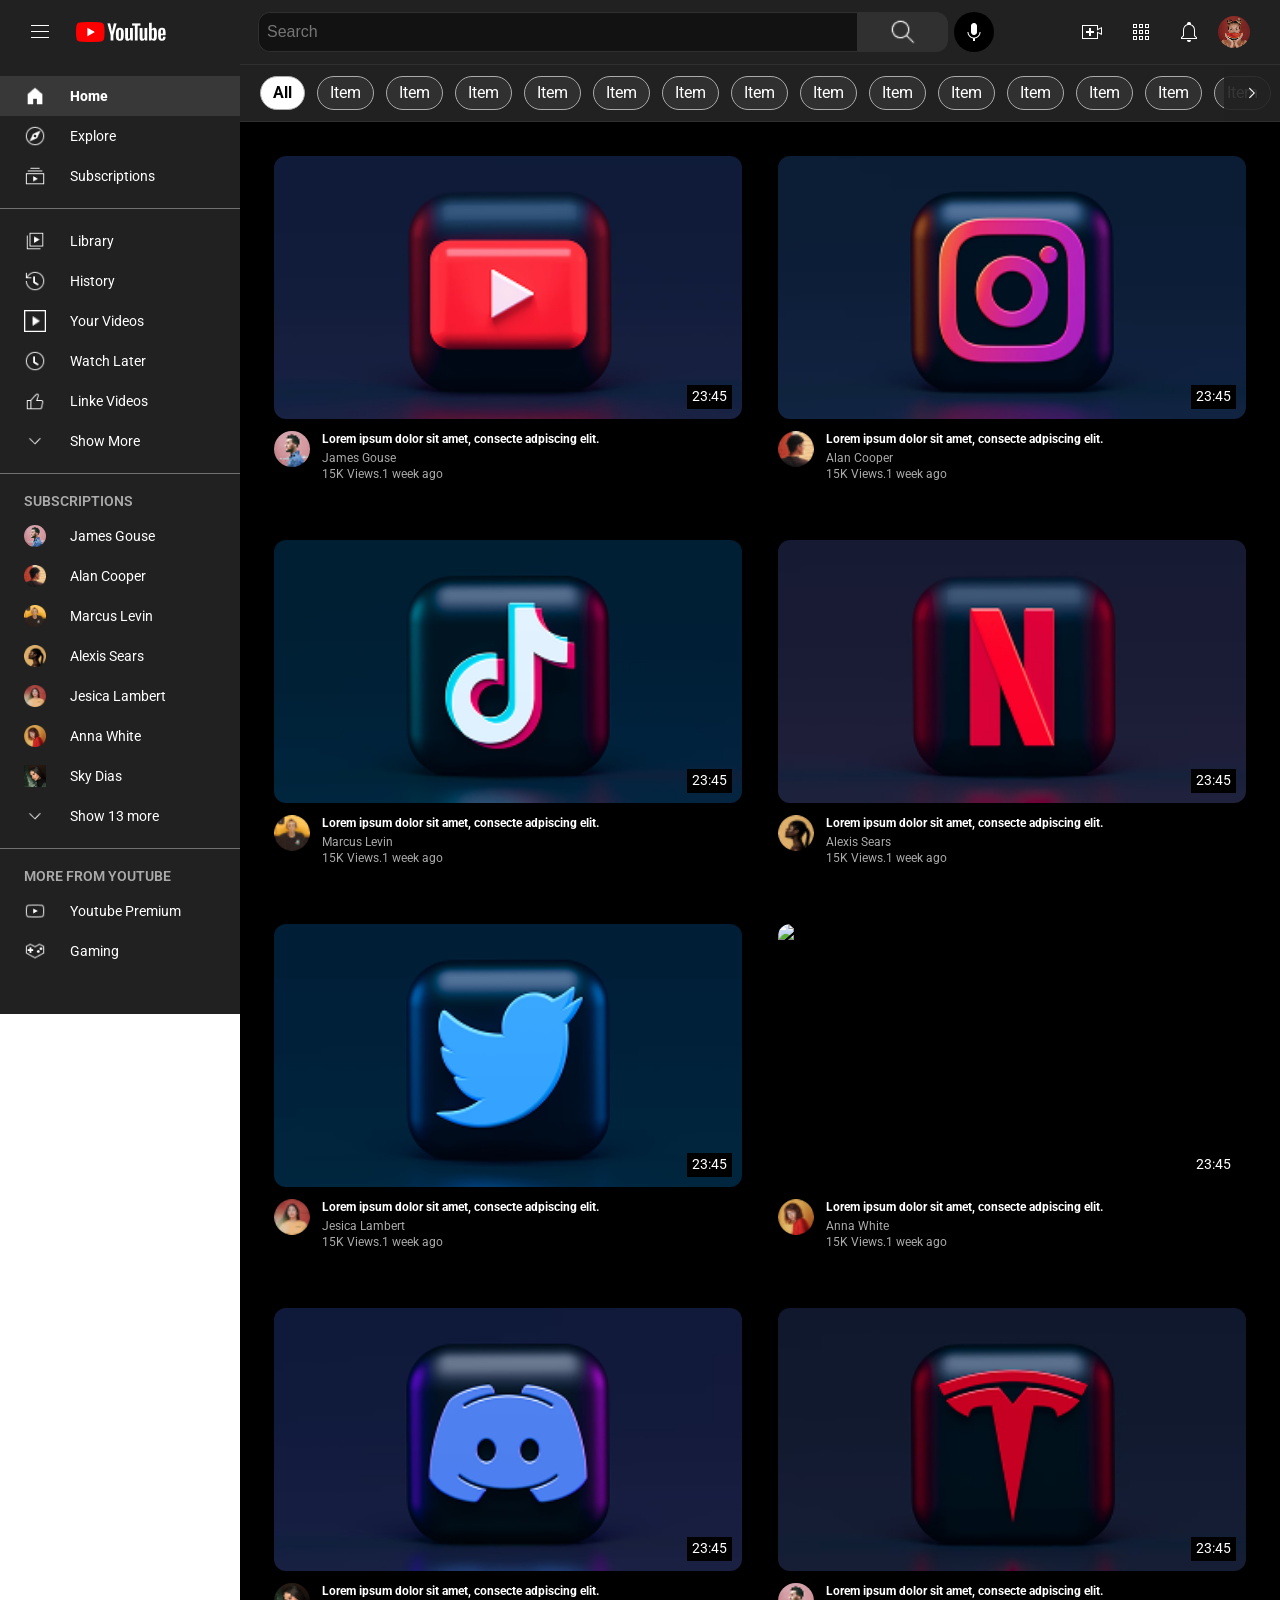
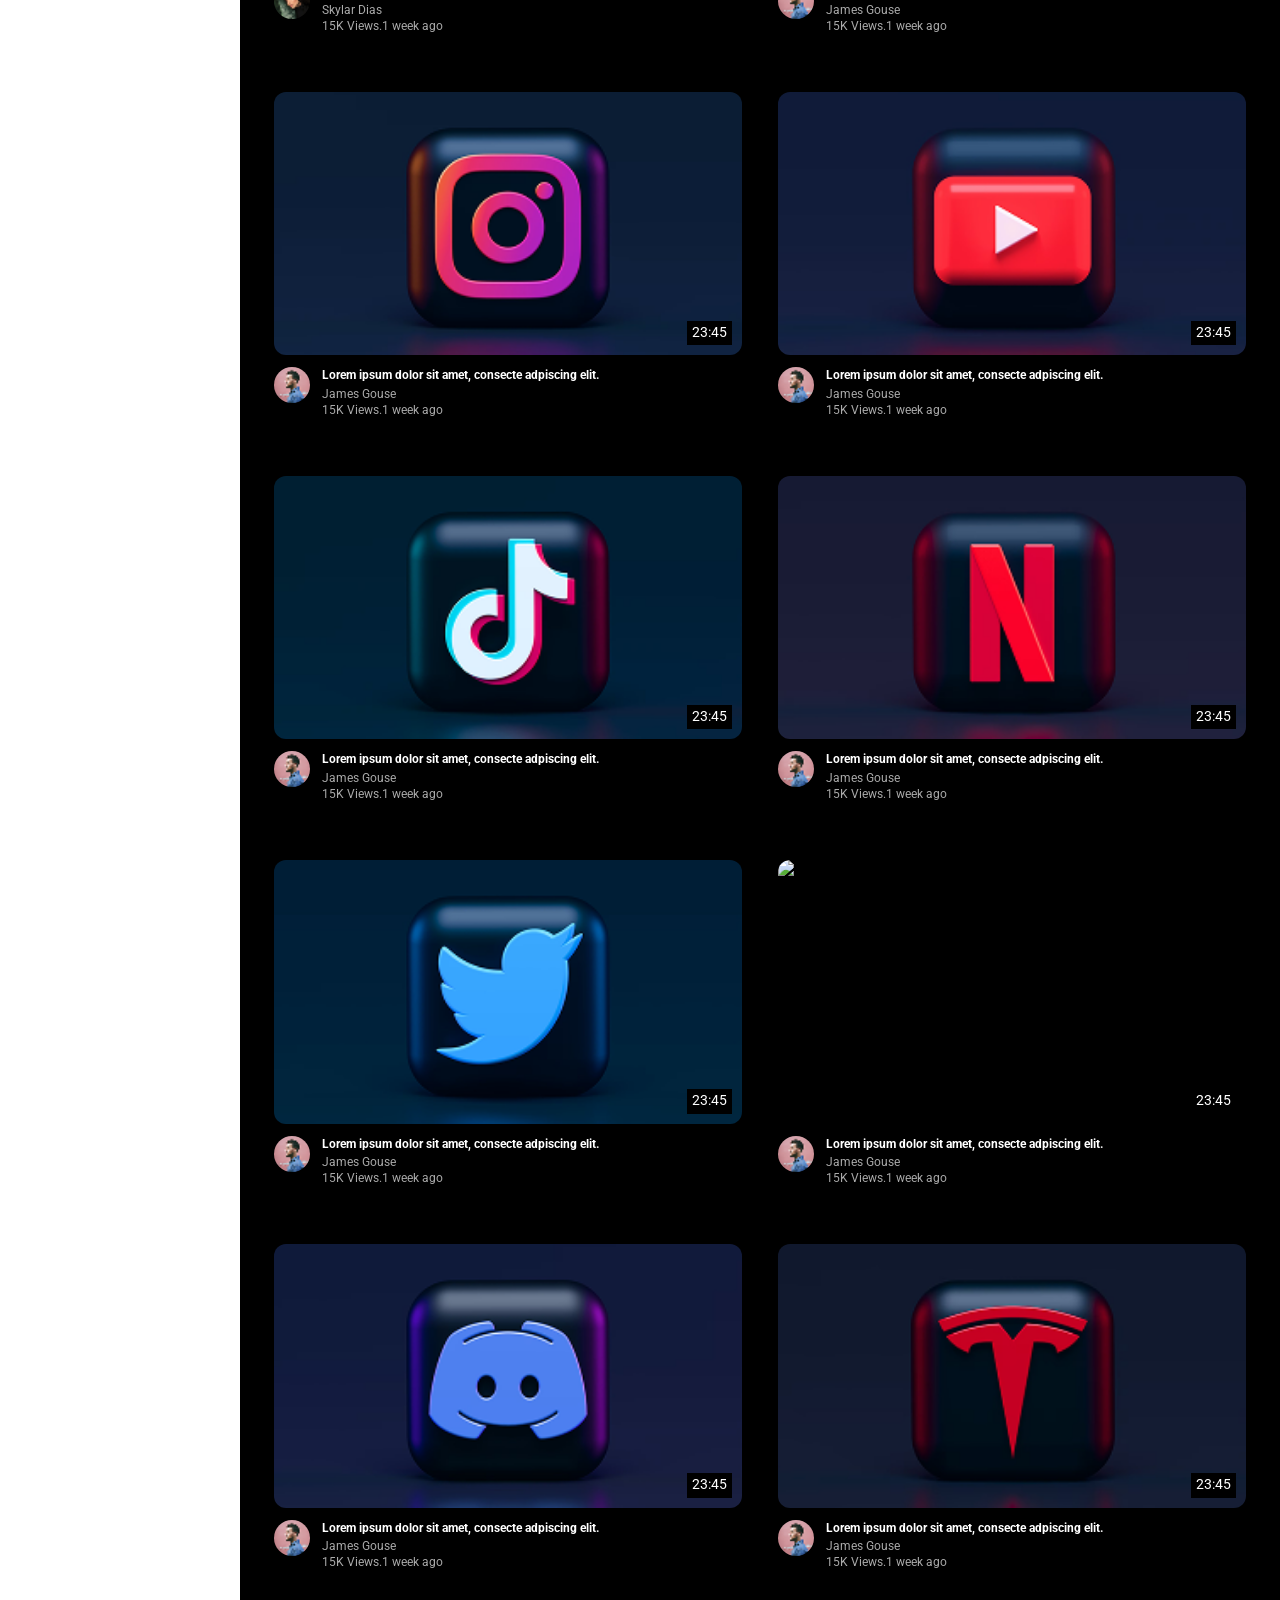
==== index.html @ aa3a5936 "drop다운 디자인 수정" ====
<!doctype html>
<html lang="ko">
  <head>
    <meta charset="UTF-8" />
    <link rel="icon" type="image/x-icon" href="./favicon.ico" />
    <meta name="viewport" content="width=device-width, initial-scale=1.0" />
    <meta name="description" content="이스트소프트 오르미 프론트엔드 15기 First Class 1차 프로젝트 Youtube 클론 코딩입니다." />
    <meta name="author" content="정다혜, 김내현, 김지훈" />
    <meta name="keywords" content="유튜브 클론, HTML, CSS, Video, 오르미, 이스트소프트" />
    <!-- material icon -->
    <link href="https://fonts.googleapis.com/css2?family=Material+Symbols+Outlined" rel="stylesheet" />
    <!-- reset css -->
    <link rel="stylesheet" href="./css/reset.css" />
    <link rel="stylesheet" href="./css/common.css" />
    <link rel="stylesheet" href="./css/header.css" />
    <link rel="stylesheet" href="./css/main.css" />
    <title>First Class Youtube</title>
  </head>
  <body>
    <div class="container">
      <!-- 해더 영역 -->
      <header class="header">
        <!-- 모바일 검색창 체크 박스 -->
        <input type="checkbox" id="MobileSearch" class="mobile-checkbox" />
        <!-- 햄배거 버튼 체크박스 -->
        <input type="checkbox" id="CheckBox" class="header-hamburger" />
        <div class="hamburger-container">
          <label for="CheckBox" class="hamburger-label">
            <img src="./images/main/icon-hamburger.png" alt="햄버거" />
          </label>
          <img src="./images/main/Logo.png" alt="로고" class="logo-img" />
        </div>
        <!-- 헤더 검색 컨테이너 -->
        <div class="search-container">
          <!-- 모바일 뒤로가기 버튼 -->
          <label for="MobileSearch" class="back-btn">←</label>
          <!--  검색 컨테이너 -->
          <div class="header-search-container">
            <div class="header-search">
              <input type="text" placeholder="Search" />
              <!-- 검색 히스토리 -->
              <div class="search-history">
                <ul>
                  <li>
                    <a href="#"><span class="material-symbols-outlined"> history </span> 오르미 <span class="material-symbols-outlined history-close"> close </span></a>
                  </li>
                  <li>
                    <a href="#"><span class="material-symbols-outlined"> history </span> 프론트엔드 <span class="material-symbols-outlined history-close"> close </span></a>
                  </li>
                  <li>
                    <a href="#"><span class="material-symbols-outlined"> history </span> First Class <span class="material-symbols-outlined history-close"> close </span></a>
                  </li>
                  <li>
                    <a href="#"><span class="material-symbols-outlined"> history </span> 프로젝트 <span class="material-symbols-outlined history-close"> close </span></a>
                  </li>
                </ul>
              </div>
            </div>
            <button class="search-btn">
              <img src="./images/main/btn-search.png" alt="검색버튼" />
            </button>
          </div>
          <!-- 마이크 버튼 -->
          <div class="header-mic-container">
            <img src="./images/main/btn-mic.png" alt="마이크버튼" />
          </div>
        </div>
        <!-- 헤더 네비 영역 -->
        <nav class="header-nav">
          <div class="header-nav-container">
            <!-- 모바일용 검색버튼 -> 클릭시 검색창 출력 -->
            <label for="MobileSearch" class="mobile-search-label">
              <img src="./images/main/btn-search.png" alt="검색버튼" />
            </label>
            <!-- 헤더-오른쪽-네비 -->
            <img src="./images/main/btn-video.png" alt="비디오버튼" class="header-profile header-play" />
            <img src="./images/main/btn-apps.png" alt="앱버튼" class="header-profile" />
            <div class="notification-container">
              <input type="checkbox" id="NotificationBtn" class="notification-btn" />
              <label for="NotificationBtn" class="notification-label">
                <img src="./images/main/btn-notifications.png" alt="알림버튼" class="header-notification"/>
              </label>
              <div class="notification-dropdown">
                <div class="notification-dropdown-area">
                  <a href="#">
                    <p>알림</p>
                    <img src="./images/main/btn-settings.png" alt="알림 버튼" class = "header-notification-setting">
                  </a>
                </div>
                <div class = "notification-area">
                  <h2>여기에 알림이 표시 됩니다.</h2>
                </div>
              </div>
            </div>
            <div class="profile-container">
              <input type="checkbox" id="ProfileBtn" class="profile-btn" />
              <label for="ProfileBtn" class="profile-label">
                <img src="./images/main/icon-User-Avatar-1.png" alt="프로필" class="header-profile" />
              </label>
              <div class="profile-dropdown">
                <div class="profile-dropdown-area header-profile-name">
                  <a href="#">
                    <img src="./images/main/icon-User-Avatar-1.png" alt="프로필" class="header-profile header-profile-img" />
                    <p>Scarlett Johansson</p>
                  </a>

                </div>
                <div class="profile-dropdown-area">
                  <a href="#">Google 계정</a>
                  <a href="#">계정 전환</a>
                  <a href="#">로그아웃</a>
                </div>
                <div class="profile-dropdown-area">
                  <a href="#">YouTube 스튜디오</a>
                  <a href="#">프리미엄 혜택</a>
                  <a href="#">구매 항목 및 멤버십</a>
                </div>
                <div class="profile-dropdown-area">
                  <a href="#">YouTube의 내 데이터</a>
                  <a href="#">디자인: 기기 테마</a>
                  <a href="#">표시언어: 한국어</a>
                  <a href="#">제한모드: 사용 안함</a>
                  <a href="#">위치: 한국</a>
                  <a href="#">키보드 단축키</a>
                </div>
                <div class="profile-dropdown-area profile-dropdown-last">
                  <a href="#">설정</a>
                  <a href="#">고객센터</a>
                  <a href="#">의견 보내기</a>
                </div>
              </div>
            </div>
          </div>
        </nav>
      </header>

      <!-- 메인영역 -->
      <main class="main">
        <!-- main-navigation -->
        <div class="main-nav-wrapper">
          <div class="main-nav-container">
            <nav class="main-nav">
              <ul class="main-nav-ul">
                <li class="item active">all</li>
                <li class="item">item</li>
                <li class="item">item</li>
                <li class="item">item</li>
                <li class="item">item</li>
                <li class="item">item</li>
                <li class="item">item</li>
                <li class="item">item</li>
                <li class="item">item</li>
                <li class="item">item</li>
                <li class="item">item</li>
                <li class="item">item</li>
                <li class="item">item</li>
                <li class="item">item</li>
                <li class="item">item</li>
                <li class="item">item</li>
                <li class="item">item</li>
                <li class="item">item</li>
                <li class="item">item</li>
                <li class="item">item</li>
                <li class="item">item</li>
                <li class="item">item</li>
                <li class="item">item</li>
                <li class="item">item</li>
                <li class="item">item</li>
                <li class="item">item</li>
                <li class="item">item</li>
                <li class="item">item</li>
                <li class="item">item</li>
                <li class="item">item</li>
              </ul>
            </nav>
            <span class="next-btn">
              <img src="./images/main/btn-next.png" alt="다음버튼" />
            </span>
          </div>
        </div>
        <!-- 메인 내 콘텐츠(비디오카드) -->
        <section class="video-list">
          <article class="video-card">
            <div class="video-relative">
              <img src="./images/main/img-youtube.png" alt="유튜브" class="video-card-img" />
              <span class="play-time">23:45</span>
            </div>
            <div class="video-card-container">
              <img src="./images/main/icon-User-Avatar-2.png" alt="아바타2" class="avatar" />
              <div class="video-card-content">
                <h2>lorem ipsum dolor sit amet, consecte adpiscing elit.</h2>
                <p class="user-name">james gouse</p>
                <p>15K Views.1 week ago</p>
              </div>
            </div>
          </article>

          <article class="video-card">
            <div class="video-relative">
              <img src="./images/main/img-instagram.png" alt="인스타" class="video-card-img" />
              <span class="play-time">23:45</span>
            </div>
            <div class="video-card-container">
              <img src="./images/main/icon-User-Avatar-3.png" alt="아바타3" class="avatar" />
              <div class="video-card-content">
                <h2>lorem ipsum dolor sit amet, consecte adpiscing elit.</h2>
                <p class="user-name">alan cooper</p>
                <p>15K Views.1 week ago</p>
              </div>
            </div>
          </article>

          <article class="video-card">
            <div class="video-relative">
              <img src="./images/main/img-tiktok.png" alt="틱톡" class="video-card-img" />
              <span class="play-time">23:45</span>
            </div>
            <div class="video-card-container">
              <img src="./images/main/icon-User-Avatar-4.png" alt="아바타4" class="avatar" />
              <div class="video-card-content">
                <h2>lorem ipsum dolor sit amet, consecte adpiscing elit.</h2>
                <p class="user-name">marcus levin</p>
                <p>15K Views.1 week ago</p>
              </div>
            </div>
          </article>

          <article class="video-card">
            <div class="video-relative">
              <img src="./images/main/img-netflix.png" alt="넷플릭스" class="video-card-img" />
              <span class="play-time">23:45</span>
            </div>
            <div class="video-card-container">
              <img src="./images/main/icon-User-Avatar-5.png" alt="아바타5" class="avatar" />
              <div class="video-card-content">
                <h2>lorem ipsum dolor sit amet, consecte adpiscing elit.</h2>
                <p class="user-name">alexis sears</p>
                <p>15K Views.1 week ago</p>
              </div>
            </div>
          </article>

          <article class="video-card">
            <div class="video-relative">
              <img src="./images/main/img-twitter.png" alt="트위터" class="video-card-img" />
              <span class="play-time">23:45</span>
            </div>
            <div class="video-card-container">
              <img src="./images/main/icon-User-Avatar-6.png" alt="아바타6" class="avatar" />
              <div class="video-card-content">
                <h2>lorem ipsum dolor sit amet, consecte adpiscing elit.</h2>
                <p class="user-name">jesica lambert</p>
                <p>15K Views.1 week ago</p>
              </div>
            </div>
          </article>

          <article class="video-card">
            <div class="video-relative">
              <img src="./images/main/img-spotify.png" alt="스푸티파이" class="video-card-img" />
              <span class="play-time">23:45</span>
            </div>
            <div class="video-card-container">
              <img src="./images/main/icon-User-Avatar-7.png" alt="아바타7" class="avatar" />
              <div class="video-card-content">
                <h2>lorem ipsum dolor sit amet, consecte adpiscing elit.</h2>
                <p class="user-name">anna white</p>
                <p>15K Views.1 week ago</p>
              </div>
            </div>
          </article>

          <article class="video-card">
            <div class="video-relative">
              <img src="./images/main/img-discord.png" alt="디스코드" class="video-card-img" />
              <span class="play-time">23:45</span>
            </div>
            <div class="video-card-container">
              <img src="./images/main/icon-User-Avatar-8.png" alt="아바타8" class="avatar" />
              <div class="video-card-content">
                <h2>lorem ipsum dolor sit amet, consecte adpiscing elit.</h2>
                <p class="user-name">skylar dias</p>
                <p>15K Views.1 week ago</p>
              </div>
            </div>
          </article>

          <article class="video-card">
            <div class="video-relative">
              <img src="./images/main/img-tesla.png" alt="테슬라" class="video-card-img" />
              <span class="play-time">23:45</span>
            </div>
            <div class="video-card-container">
              <img src="./images/main/icon-User-Avatar-2.png" alt="아바타2" class="avatar" />
              <div class="video-card-content">
                <h2>lorem ipsum dolor sit amet, consecte adpiscing elit.</h2>
                <p class="user-name">james gouse</p>
                <p>15K Views.1 week ago</p>
              </div>
            </div>
          </article>

          <article class="video-card">
            <div class="video-relative">
              <img src="./images/main/img-instagram.png" alt="인스타" class="video-card-img" />
              <span class="play-time">23:45</span>
            </div>
            <div class="video-card-container">
              <img src="./images/main/icon-User-Avatar-2.png" alt="아바타2" class="avatar" />
              <div class="video-card-content">
                <h2>lorem ipsum dolor sit amet, consecte adpiscing elit.</h2>
                <p class="user-name">james gouse</p>
                <p>15K Views.1 week ago</p>
              </div>
            </div>
          </article>

          <article class="video-card">
            <div class="video-relative">
              <img src="./images/main/img-youtube.png" alt="유튜브" class="video-card-img" />
              <span class="play-time">23:45</span>
            </div>
            <div class="video-card-container">
              <img src="./images/main/icon-User-Avatar-2.png" alt="아바타2" class="avatar" />
              <div class="video-card-content">
                <h2>lorem ipsum dolor sit amet, consecte adpiscing elit.</h2>
                <p class="user-name">james gouse</p>
                <p>15K Views.1 week ago</p>
              </div>
            </div>
          </article>

          <article class="video-card">
            <div class="video-relative">
              <img src="./images/main/img-tiktok.png" alt="틱톡" class="video-card-img" />
              <span class="play-time">23:45</span>
            </div>
            <div class="video-card-container">
              <img src="./images/main/icon-User-Avatar-2.png" alt="아바타2" class="avatar" />
              <div class="video-card-content">
                <h2>lorem ipsum dolor sit amet, consecte adpiscing elit.</h2>
                <p class="user-name">james gouse</p>
                <p>15K Views.1 week ago</p>
              </div>
            </div>
          </article>

          <article class="video-card">
            <div class="video-relative">
              <img src="./images/main/img-netflix.png" alt="넷플릭스" class="video-card-img" />
              <span class="play-time">23:45</span>
            </div>
            <div class="video-card-container">
              <img src="./images/main/icon-User-Avatar-2.png" alt="아바타2" class="avatar" />
              <div class="video-card-content">
                <h2>lorem ipsum dolor sit amet, consecte adpiscing elit.</h2>
                <p class="user-name">james gouse</p>
                <p>15K Views.1 week ago</p>
              </div>
            </div>
          </article>

          <article class="video-card">
            <div class="video-relative">
              <img src="./images/main/img-twitter.png" alt="트위터" class="video-card-img" />
              <span class="play-time">23:45</span>
            </div>
            <div class="video-card-container">
              <img src="./images/main/icon-User-Avatar-2.png" alt="아바타2" class="avatar" />
              <div class="video-card-content">
                <h2>lorem ipsum dolor sit amet, consecte adpiscing elit.</h2>
                <p class="user-name">james gouse</p>
                <p>15K Views.1 week ago</p>
              </div>
            </div>
          </article>

          <article class="video-card">
            <div class="video-relative">
              <img src="./images/main/img-spotify.png" alt="스푸티파이" class="video-card-img" />
              <span class="play-time">23:45</span>
            </div>
            <div class="video-card-container">
              <img src="./images/main/icon-User-Avatar-2.png" alt="아바타2" class="avatar" />
              <div class="video-card-content">
                <h2>lorem ipsum dolor sit amet, consecte adpiscing elit.</h2>
                <p class="user-name">james gouse</p>
                <p>15K Views.1 week ago</p>
              </div>
            </div>
          </article>

          <article class="video-card">
            <div class="video-relative">
              <img src="./images/main/img-discord.png" alt="디스코드" class="video-card-img" />
              <span class="play-time">23:45</span>
            </div>
            <div class="video-card-container">
              <img src="./images/main/icon-User-Avatar-2.png" alt="아바타2" class="avatar" />
              <div class="video-card-content">
                <h2>lorem ipsum dolor sit amet, consecte adpiscing elit.</h2>
                <p class="user-name">james gouse</p>
                <p>15K Views.1 week ago</p>
              </div>
            </div>
          </article>

          <article class="video-card">
            <div class="video-relative">
              <img src="./images/main/img-tesla.png" alt="테슬라" class="video-card-img" />
              <span class="play-time">23:45</span>
            </div>
            <div class="video-card-container">
              <img src="./images/main/icon-User-Avatar-2.png" alt="아바타2" class="avatar" />
              <div class="video-card-content">
                <h2>lorem ipsum dolor sit amet, consecte adpiscing elit.</h2>
                <p class="user-name">james gouse</p>
                <p>15K Views.1 week ago</p>
              </div>
            </div>
          </article>
        </section>
      </main>

      <!-- 왼쪽 사이드바 영역 -->
      <aside class="aside">
        <div class="aside-logo">
          <label for="CheckBox" class="hamburger-label">
            <img src="./images/main/icon-hamburger.png" alt="햄버거" />
          </label>
          <img src="./images/main/Logo.png" class="logo-img" alt="로고" />
        </div>
        <nav class="aside-nav">
          <section class="aside-nav-container">
            <ul>
              <li class="aside-nav-item active">
                <img src="./images/main/btn-home.png" alt="홈" />
                <p>home</p>
              </li>
              <li class="aside-nav-item">
                <img src="./images/main/btn-explore.png" alt="익스플로어" />
                <p>explore</p>
              </li>
              <li class="aside-nav-item">
                <img src="./images/main/btn-subscriptions.png" alt="서브스크립션" />
                <p>subscriptions</p>
              </li>
            </ul>
          </section>

          <section class="aside-nav-container">
            <ul>
              <li class="aside-nav-item">
                <img src="./images/main/btn-Library.png" alt="라이브러리" />
                <p>library</p>
              </li>
              <li class="aside-nav-item">
                <img src="./images/main/btn-history.png" alt="히스토리" />
                <p>history</p>
              </li>
              <li class="aside-nav-item">
                <img src="./images/main/btn-yourvideos.png" alt="나의 비디오" />
                <p>your videos</p>
              </li>
              <li class="aside-nav-item">
                <img src="./images/main/btn-watchLater.png" alt="와치레이터" />
                <p>watch later</p>
              </li>
              <li class="aside-nav-item">
                <img src="./images/main/btn-likedvideos.png" alt="링크 비디오" />
                <p>linke videos</p>
              </li>
              <li class="aside-nav-item">
                <img src="./images/main/btn-arrowBotton.png" alt="더보기버튼" />
                <p>show more</p>
              </li>
            </ul>
          </section>

          <section class="aside-nav-container">
            <h2>subscriptions</h2>
            <ul>
              <li class="aside-nav-item">
                <img src="./images/main/icon-User-Avatar-2.png" alt="아바타2" class="user-avatar" />
                <p>james gouse</p>
              </li>
              <li class="aside-nav-item">
                <img src="./images/main/icon-User-Avatar-3.png" alt="아바타3" />
                <p>alan cooper</p>
              </li>
              <li class="aside-nav-item">
                <img src="./images/main/icon-User-Avatar-4.png" alt="아바타4" />
                <p>marcus levin</p>
              </li>
              <li class="aside-nav-item">
                <img src="./images/main/icon-User-Avatar-5.png" alt="아바타5" />
                <p>alexis sears</p>
              </li>
              <li class="aside-nav-item">
                <img src="./images/main/icon-User-Avatar-6.png" alt="아바타6" />
                <p>jesica lambert</p>
              </li>
              <li class="aside-nav-item">
                <img src="./images/main/icon-User-Avatar-7.png" alt="아바타7" />
                <p>anna white</p>
              </li>
              <li class="aside-nav-item">
                <img src="./images/main/icon-User-Avatar-8.png" alt="아바타8" />
                <p>sky dias</p>
              </li>
              <li class="aside-nav-item">
                <img src="./images/main/btn-arrowBotton.png" alt="더보기" />
                <p class="item-show">show 13 more</p>
              </li>
            </ul>
          </section>

          <section class="aside-nav-container">
            <h2>more from youtube</h2>
            <ul>
              <li class="aside-nav-item">
                <img src="./images/main/btn-youtubeprimium.png" alt="프리미엄" />
                <p>youtube premium</p>
              </li>
              <li class="aside-nav-item">
                <img src="./images/main/btn-gaming.png" alt="게이밍" />
                <p>gaming</p>
              </li>
              <li class="aside-nav-item">
                <img src="./images/main/btn-live.png" alt="라이브" />
                <p>live</p>
              </li>
              <li class="aside-nav-item">
                <img src="./images/main/btn-sports.png" alt="스포츠" />
                <p>sports</p>
              </li>
            </ul>
          </section>

          <section class="aside-nav-container">
            <ul>
              <li class="aside-nav-item">
                <img src="./images/main/btn-settings.png" alt="세팅" />
                <p>settings</p>
              </li>
              <li class="aside-nav-item">
                <img src="./images/main/btn-report.png" alt="리포트" />
                <p>report history</p>
              </li>
              <li class="aside-nav-item">
                <img src="./images/main/btn-help.png" alt="헬프" />
                <p>help</p>
              </li>
              <li class="aside-nav-item">
                <img src="./images/main/btn-send-feedback.png" alt="피드백" />
                <p>send feedback</p>
              </li>
            </ul>
          </section>
        </nav>
      </aside>
    </div>
  </body>
</html>
---- css/common.css ----
/* 공통 :: 폰트 적용 */
body {
  font-family: "Roboto", sans-serif;
}

/* 공통 :: 색상 지정 */
:root {
  --bg: #212121;
  --bg-2: #000000;
  --bg-3: #181818;
  --bg-4: #303030;
  --text: #ffffff;
  --text-2: #aaaaaa;
  --accent: #cc0000;
  --hover: #717171;
}

/* 공통 :: 모달 */
.modal-layout {
  position: fixed;
  width: 100%;
  height: 100%;
  left: 0;
  top: 0;
  z-index: 1000;

  display: none;
}

.modal-layout:target {
  display: block;
}

.modal-bg {
  position: absolute;
  left: 0;
  top: 0;
  width: 100%;
  height: 100%;
  background-color: rgba(0, 0, 0, 0.5);
}

.modal-layout-inner {
  position: relative;
  display: flex;
  width: 100%;
  height: 100%;
  padding: 0 20px;
  align-items: center;
  justify-content: center;
  z-index: 10;
}

.modal-content {
  position: relative;
  max-width: 300px;
  background-color: #fff;
  padding: 16px;
  border-radius: 15px;
  height: 100%;
  max-height: 152px;
}

.subscribe-content p {
  font-size: 0.875rem;
  color: #828282;
  word-break: keep-all;
  padding: 16px 0;
}

.subscribe-content p span {
  color: #000;
}

.subscribe-btn {
  display: flex;
  justify-content: end;
  gap: 10px;
  margin-top: 31px;
}

.subscribe-btn a {
  display: block;
  font-size: 0.9375rem;
  color: #000;
  font-weight: 600;
  padding: 11px 18px;
}

.subscribe-btn a.unsubscribe {
  color: #fe2a3e;
}
---- css/header.css ----
/*=======================
1.컨테이너
=======================*/
.container {
  display: grid;
  grid-template-columns: 240px minmax(0, 1fr);
  grid-template-rows: 64px minmax(0, 1fr);
  grid-template-areas:
    "header header"
    "aside main";
}

/*=======================
2-1.헤더
=======================*/
.header {
  position: fixed;
  top: 0;
  left: 0;
  display: flex;
  background: var(--bg);
  justify-content: space-between;
  align-items: center;
  grid-area: header;
  width: 100%;
  height: 64px;
  z-index: 30;
}

/*=======================
2-2.헤더 햄버거
=======================*/
.hamburger-container {
  display: flex;
  align-items: center;
  justify-content: center;
}

.hamburger-label {
  display: flex;
  align-items: center;
  justify-items: center;
  font-weight: 700;
  color: var(--text);
  margin-left: 20px;
  cursor: pointer;
  font-size: 1.4rem;
}

.hamburger-label:hover {
  background-color: var(--hover);
  border-radius: 50%;
}

.header-hamburger {
  display: none;
}

/* 메인/채널 데스크탑 접기 */
.container:not(.page-video):has(#CheckBox:checked) {
  grid-template-columns: 70px 1fr;
}

.container:not(.page-video):has(#CheckBox:checked) .aside {
  width: 70px;
}

.container:not(.page-video):has(#CheckBox:checked) .aside h2,
.container:not(.page-video):has(#CheckBox:checked) .aside p {
  display: none;
}

/*=======================
2-3. 헤더 로고
=======================*/
.logo-img {
  cursor: pointer;
}

/*=======================
2-4.헤더 검색창
=======================*/
.search-container {
  display: flex;
  width: 100%;
  max-width: 800px;
  padding: 0 32px;
  box-sizing: border-box;
  align-items: center;
  height: 40px;
}

.header-search {
  position: relative;
  background: #121212;
  width: 100%;
  height: 100%;
  border: 1px solid var(--bg-4);
  border-top-left-radius: 12px;
  border-bottom-left-radius: 12px;
}

.header-search input {
  font-size: 1rem;
  color: #aaaaaa;
  font-weight: 400;
  border: none;
  width: 100%;
  height: 100%;
  padding: 8px;
  background: #121212;
  border-top-left-radius: 12px;
  border-bottom-left-radius: 12px;
}

.header-search:focus {
  outline: 0.05px solid var(--hover);
}

.header-search-container {
  display: flex;
  align-items: center;
  width: 100%;
  height: 100%;
}

.search-btn {
  display: flex;
  justify-content: center;
  align-items: center;
  background-color: var(--bg-4);
  width: 64px;
  height: 40px;
  border: none;
  height: 100%;
  width: 15%;
  cursor: pointer;
  border-top-right-radius: 12px;
  border-bottom-right-radius: 12px;
}

.search-btn img {
  width: 30px;
  height: 30px;
}

.search-btn:hover {
  background: var(--hover);
}

.back-btn {
  color: var(--text);
  font-weight: 700;
  border-radius: 50%;
  display: none;
  cursor: pointer;
}

.back-btn:hover {
  background: var(--hover);
}

/*=======================
2-4-1.헤더 검색창 히스토리
=======================*/
.header-search input:focus ~ .search-history {
  display: block;
}

.search-history {
  display: none;
  position: absolute;
  width: 100%;
  padding: 10px;
  left: 0;
  top: calc(100% + 2px);
  border-radius: 15px;
  z-index: 2;
  background-color: var(--bg);
}

.header-search .search-history li:hover {
  background-color: transparent;
}

.search-history li a {
  position: relative;
  display: flex;
  align-items: center;
  gap: 10px;
  padding: 10px 30px 10px 15px;
  font-size: 1rem;
  color: var(--text);
  border-radius: 10px;
}

.search-history li a span {
  font-size: 1.125rem;
}

.search-history .history-close {
  position: absolute;
  right: 8px;
  opacity: 0;
}

.search-history li a:hover .history-close {
  opacity: 1;
}

.search-history li a:hover {
  background-color: var(--bg-4);
}

/*=======================
2-5.헤더 모바일 검색창용
=======================*/
.mobile-search-container {
  display: none;
}

.mobile-checkbox {
  display: none;
}

.mobile-search-label {
  display: none;
}

.mobile-search-label img {
  width: 30px;
  height: 30px;
  cursor: pointer;
  border-radius: 50%;
}

.mobile-search-label:hover {
  background: var(--hover);
}

/*=======================
2-6.헤더 마이크
=======================*/
.header-mic-container {
  display: flex;
  align-items: center;
  justify-content: center;
  margin-left: 6px;
  width: 40px;
  height: 40px;
  flex-shrink: 0;
  background: var(--bg-2);
  border-radius: 50%;
}

.header-mic-container img {
  width: 24px;
  height: 24px;
  cursor: pointer;
}

.header-mic-container:hover {
  background: var(--hover);
}

/*=======================
2-7.헤더 네비
=======================*/
.header-nav {
  width: 208px;
  height: 40px;
}

.header-nav-container {
  display: flex;
  justify-content: space-between;
  align-items: center;
  height: 100%;
  margin-right: 30px;
}

.header-notification {
  border-radius: 50%;
}

.header-notification-setting{
  cursor: pointer;
  border-radius: 50%;
  padding: 5px;
}

.header-notification-setting:hover{
  background: var(--hover);
}


.header-notification:hover {
  background: var(--hover);
  cursor: pointer;
}

.notification-btn {
  display: none;
}
.notification-container {
  position: relative;
}
.notification-label {
  display: flex;
  /* cursor: pointer; */
  border-radius: 50%;
}

.notification-dropdown {
  display: none;
  position: absolute;
  top: calc(100vh-10px);
  right: 0;
  min-width: 300px;
  min-height: 500px;
  background: var(--bg-4);
  border-radius: 12px;
  z-index: 1000;
  box-shadow: 0 4px 16px rgba(0, 0, 0, 0.4);
}
.notification-dropdown a {
  display: flex;
  align-items: center;
  justify-content: space-between;
  gap: 12px;
  padding: 0 15px;
  font-size: 0.875rem;
  color: var(--text);
  height: 50px;
  cursor: auto;
}
.notification-area {
  display: flex;
  flex-direction: column;
  align-items: center;
  justify-content: center;
  min-height: 500px;
}

.notification-area h2,
.notification-area p {
  color: var(--text);
  font-size: 0.875rem;
}

.notification-dropdown-area {
  border-bottom: 1px solid var(--hover);
}

.notification-dropdown-last {
  border-bottom: none;
}

.notification-btn:checked ~ .notification-dropdown {
  display: block;
}
/* -------------------------- */
.header-profile {
  cursor: pointer;
  border-radius: 50%;
}

.header-profile:hover {
  background: var(--hover);
}

.profile-btn {
  display: none;
}
.profile-container {
  position: relative;
}
.profile-label {
  display: flex;
  cursor: pointer;
  border-radius: 50%;
}
.profile-label:hover {
  background: var(--hover);
}
.profile-dropdown {
  display: none;
  position: absolute;
  top: 0;
  right: 40px;
  min-width: 200px;
  background: var(--bg-4);
  border-radius: 12px;
  padding: 8px 0;
  z-index: 1000;
  box-shadow: 0 4px 16px rgba(0, 0, 0, 0.4);
}
.profile-dropdown a {
  display: flex;
  align-items: center;
  padding: 15px 16px;
  font-size: 0.875rem;
  color: var(--text);
  gap: 12px;
}
.profile-dropdown-area {
  border-bottom: 1px solid var(--hover);
}

.profile-dropdown-last {
  border-bottom: none;
}
.profile-dropdown a:hover {
  background: var(--hover);
}

.header-profile-name a{
  cursor: auto;
}

.header-profile-name a:hover{
  background: inherit;
}

.header-profile-img{
  cursor: auto;
}

.profile-btn:checked ~ .profile-dropdown {
  display: block;
}

/*=======================
3-1.사이드바
=======================*/
.aside {
  grid-area: aside;
  width: 240px;
  background: var(--bg);
  position: fixed;
  top: 64px;
  left: 0;
  padding-bottom: 50px;
  z-index: 300;
}

.aside-logo {
  display: none;
}

.aside-nav {
  top: 64px;
  overflow-y: auto;
  height: 100vh;
  box-sizing: border-box;
  padding-bottom: 64px;
}

.aside-nav-container ul {
  list-style: none;
}

.aside-nav-item {
  display: flex;
  color: var(--text);
  align-items: center;
  gap: 24px;
  height: 40px;
  padding: 0 24px;
  cursor: pointer;
}

.aside-nav-item p:not(.item-show) {
  text-transform: capitalize;
}

.item-show::first-letter {
  text-transform: uppercase;
}

.aside-nav-item:hover {
  background: #383838;
  transition: background 0.3s;
}

.aside-nav-item p {
  font-size: 0.875rem;
}

.aside-nav-item.active {
  background: #383838;
  font-weight: 800;
}

.aside-nav-container {
  padding: 12px 0;
  border-bottom: 1px solid var(--hover);
}

.aside-nav-container h2 {
  color: var(--text-2);
  font-weight: 700;
  font-size: 0.875rem;
  text-transform: uppercase;
  padding: 8px 24px;
  font-weight: 600;
}

.aside-nav-item img {
  width: 22px;
  height: 22px;
}

.user-avatar {
  border-radius: 50%;
}

/*=======================
3-2.사이드바 스크롤
=======================*/
.aside-nav::-webkit-scrollbar {
  width: 6px;
}

.aside-nav::-webkit-scrollbar-track {
  background: transparent;
}

.aside-nav::-webkit-scrollbar-thumb {
  background: var(--hover);
  border-radius: 10px;
}

.aside-nav::-webkit-scrollbar-thumb:hover {
  background: #909090;
}

/*=======================
3-3. 비디오 페이지 전용 사이드바
=======================*/
.page-video {
  grid-template-columns: 1fr;
  grid-template-areas:
    "header"
    "main";
}

.page-video:has(#CheckBox:checked) {
  grid-template-columns: 1fr;
}

.page-video .aside {
  display: block;
  width: 240px;
  top: 0;
  left: 0;
  height: 100vh;
  z-index: 300;
  transform: translateX(-100%);
  transition: transform 0.3s ease;
}

.page-video .aside h2,
.page-video .aside p {
  display: block;
}

.page-video .aside-logo {
  display: flex;
  align-items: center;
  height: 64px;
  gap: 14px;
}

.page-video:has(#CheckBox:checked) .aside {
  transform: translateX(0);
  width: 240px;
}

.page-video:has(#CheckBox:checked)::after {
  content: "";
  display: block;
  position: fixed;
  inset: 0;
  background: rgba(0, 0, 0, 0.5);
  z-index: 200;
}

/*=======================
4-1. 반응형(테블릿)
=======================*/
@media (max-width: 1024px) {
  .container:not(.page-video) .aside-logo {
    display: none;
  }

  .container:not(.page-video) .aside {
    width: 70px;
    top: 64px;
    height: calc(100vh - 64px);
  }

  .container:not(.page-video):has(#CheckBox:checked) .aside {
    width: 240px;
    top: 0;
    height: 100vh;
    z-index: 300;
  }

  .container:not(.page-video):has(#CheckBox:checked) .aside-logo {
    display: flex;
    align-items: center;
    height: 64px;
    gap: 12px;
  }

  .mic-container {
    margin-left: 10px;
  }

  .container:not(.page-video) {
    grid-template-columns: 70px minmax(0, 1fr);
  }

  .container:not(.page-video) .aside {
    width: 70px;
    z-index: 10;
    transition: width 0.3s;
  }

  .container:not(.page-video) .aside h2,
  .container:not(.page-video) .aside p {
    display: none;
  }

  .container:not(.page-video):has(#CheckBox:checked) .aside {
    width: 240px;
  }

  .container:not(.page-video):has(#CheckBox:checked) .aside h2,
  .container:not(.page-video):has(#CheckBox:checked) .aside p {
    display: block;
  }

  .container:not(.page-video):has(#CheckBox:checked) .aside-nav-item {
    justify-content: flex-start;
    padding: 0 24px;
    gap: 24px;
  }

  .container:not(.page-video):has(#CheckBox:checked) .main::after,
  .container:not(.page-video):has(#CheckBox:checked) .channel::after {
    content: "";
    position: fixed;
    top: 64px;
    left: 0;
    width: 100%;
    height: calc(100vh - 64px);
    background: rgba(0, 0, 0, 0.5);
    z-index: 200;
  }

  .container:not(.page-video):has(#CheckBox:checked) .header::after {
    content: "";
    position: fixed;
    top: 0;
    left: 0;
    width: 100%;
    height: 64px;
    background: rgba(0, 0, 0, 0.5);
    z-index: 1000;
  }
}

/*=======================
4-2.반응형(모바일)
=======================*/
@media (max-width: 768px) {
  .container:not(.page-video) {
    grid-template-columns: 1fr;
    grid-template-areas:
      "header"
      "main";
  }

  .container:not(.page-video) .aside {
    display: block;
    width: 240px;
    top: 0;
    left: 0;
    height: 100vh;
    z-index: 300;
    transform: translateX(-100%);
    transition: transform 0.3s ease;
  }

  .container:not(.page-video) .aside-logo {
    display: flex;
    align-items: center;
    height: 64px;
    gap: 14px;
  }

  .container:not(.page-video) .aside h2,
  .container:not(.page-video) .aside p {
    display: block;
  }

  .container:not(.page-video):has(#CheckBox:checked) {
    grid-template-columns: 1fr;
  }

  .container:not(.page-video):has(#CheckBox:checked) .aside {
    transform: translateX(0);
    width: 240px;
  }

  .container:not(.page-video):has(#CheckBox:checked) .aside h2,
  .container:not(.page-video):has(#CheckBox:checked) .aside p {
    display: block;
  }

  .search-container {
    display: none;
  }

  .mobile-search-label {
    display: block;
  }

  #MobileSearch:checked ~ .header-nav {
    display: none;
  }

  #MobileSearch:checked ~ .hamburger-container {
    display: none;
  }

  #MobileSearch:checked ~ .search-container {
    display: flex;
    width: 100%;
    height: 40px;
    align-items: center;
  }

  .back-btn {
    display: flex;
    align-items: center;
    justify-content: center;
    width: 40px;
    height: 40px;
    padding: 0 7px;
    margin-right: 24px;
    margin-left: 12px;
    cursor: pointer;
    color: var(--text);
    font-size: 1.5rem;
  }

  .header-mic-container {
    margin-right: 12px;
  }
}
---- css/main.css ----
/*=======================
1-1.메인
=======================*/
.main {
  grid-area: main;
  background: var(--bg-2);
  min-width: 0;
  min-height: calc(100vh - 64px);
}

/*=======================
1-2.메인 네비
=======================*/
.main-nav-wrapper {
  position: sticky;
  top: 64px;
  z-index: 3;
}

.main-nav-container {
  position: relative;
  overflow: hidden;
}

.main-nav {
  border-top: 1px solid var(--bg-4);
  border-bottom: 1px solid var(--bg-4);
  background: var(--bg);
  height: 58px;
  width: max-content;
  padding: 12px 0;
}

.main-nav-ul {
  display: flex;
  gap: 12px;
  list-style: none;
  padding: 0 20px;
  height: 100%;
  align-items: center;
  width: max-content;
}

.item {
  flex-shrink: 0;
  color: var(--text);
  border: 0.3px solid #aaaaaa;
  padding: 8px 12px;
  background: var(--bg-4);
  border-radius: 20px;
  cursor: pointer;
  text-transform: capitalize;
}

.item.active {
  background: #ffffff;
  color: #030303;
  font-weight: 700;
}

li:not(.active):hover {
  background: var(--hover);
  transition: background 0.3s;
}

.next-btn {
  display: flex;
  align-items: center;
  justify-content: center;
  width: 56px;
  height: 56px;
  color: var(--text);
  position: absolute;
  right: 0;
  top: 1px;
  background: rgba(33, 33, 33, 0.9);
  font-weight: 700;
  cursor: pointer;
  font-size: 1rem;
}

.next-btn:hover {
  background: var(--hover);
}

/*=======================
2-1.비디오 카드
=======================*/
.video-list {
  display: grid;
  grid-template-columns: repeat(auto-fit, minmax(350px, 1fr));
  gap: 40px 16px;
  padding: 24px;
}

.video-card {
  padding: 10px;
  width: 100%;
  cursor: pointer;
  border-radius: 10px;
}

.video-card:hover {
  background: var(--bg-4);
  transition: background 0.3s;
}

.video-relative {
  position: relative;
}

.video-card-img {
  width: 100%;
  aspect-ratio: 16 / 9;
  object-fit: cover;
  border-radius: 12px;
}

.user-name {
  text-transform: capitalize;
}

.video-card-content h2::first-letter {
  text-transform: uppercase;
}

.play-time {
  position: absolute;
  background: var(--bg-2);
  color: var(--text);
  bottom: 10px;
  right: 10px;
  padding: 5px;
  font-size: 0.9rem;
  font-weight: 400;
}

.avatar {
  width: 36px;
  height: 36px;
  border-radius: 50%;
  flex-shrink: 0;
}

.video-card h2 {
  margin: 0;
  color: var(--text);
  font-size: 0.75rem;
  font-weight: 700;
  line-height: 1.4;
}

.video-card-content p {
  margin: 4px 0 0;
  color: var(--text-2);
  font-size: 0.75rem;
}

.video-card-container {
  display: flex;
  align-items: flex-start;
  gap: 12px;
  margin-top: 12px;
}

.video-card-content {
  flex: 1;
}

.video-card-content img {
  border-radius: 50%;
}
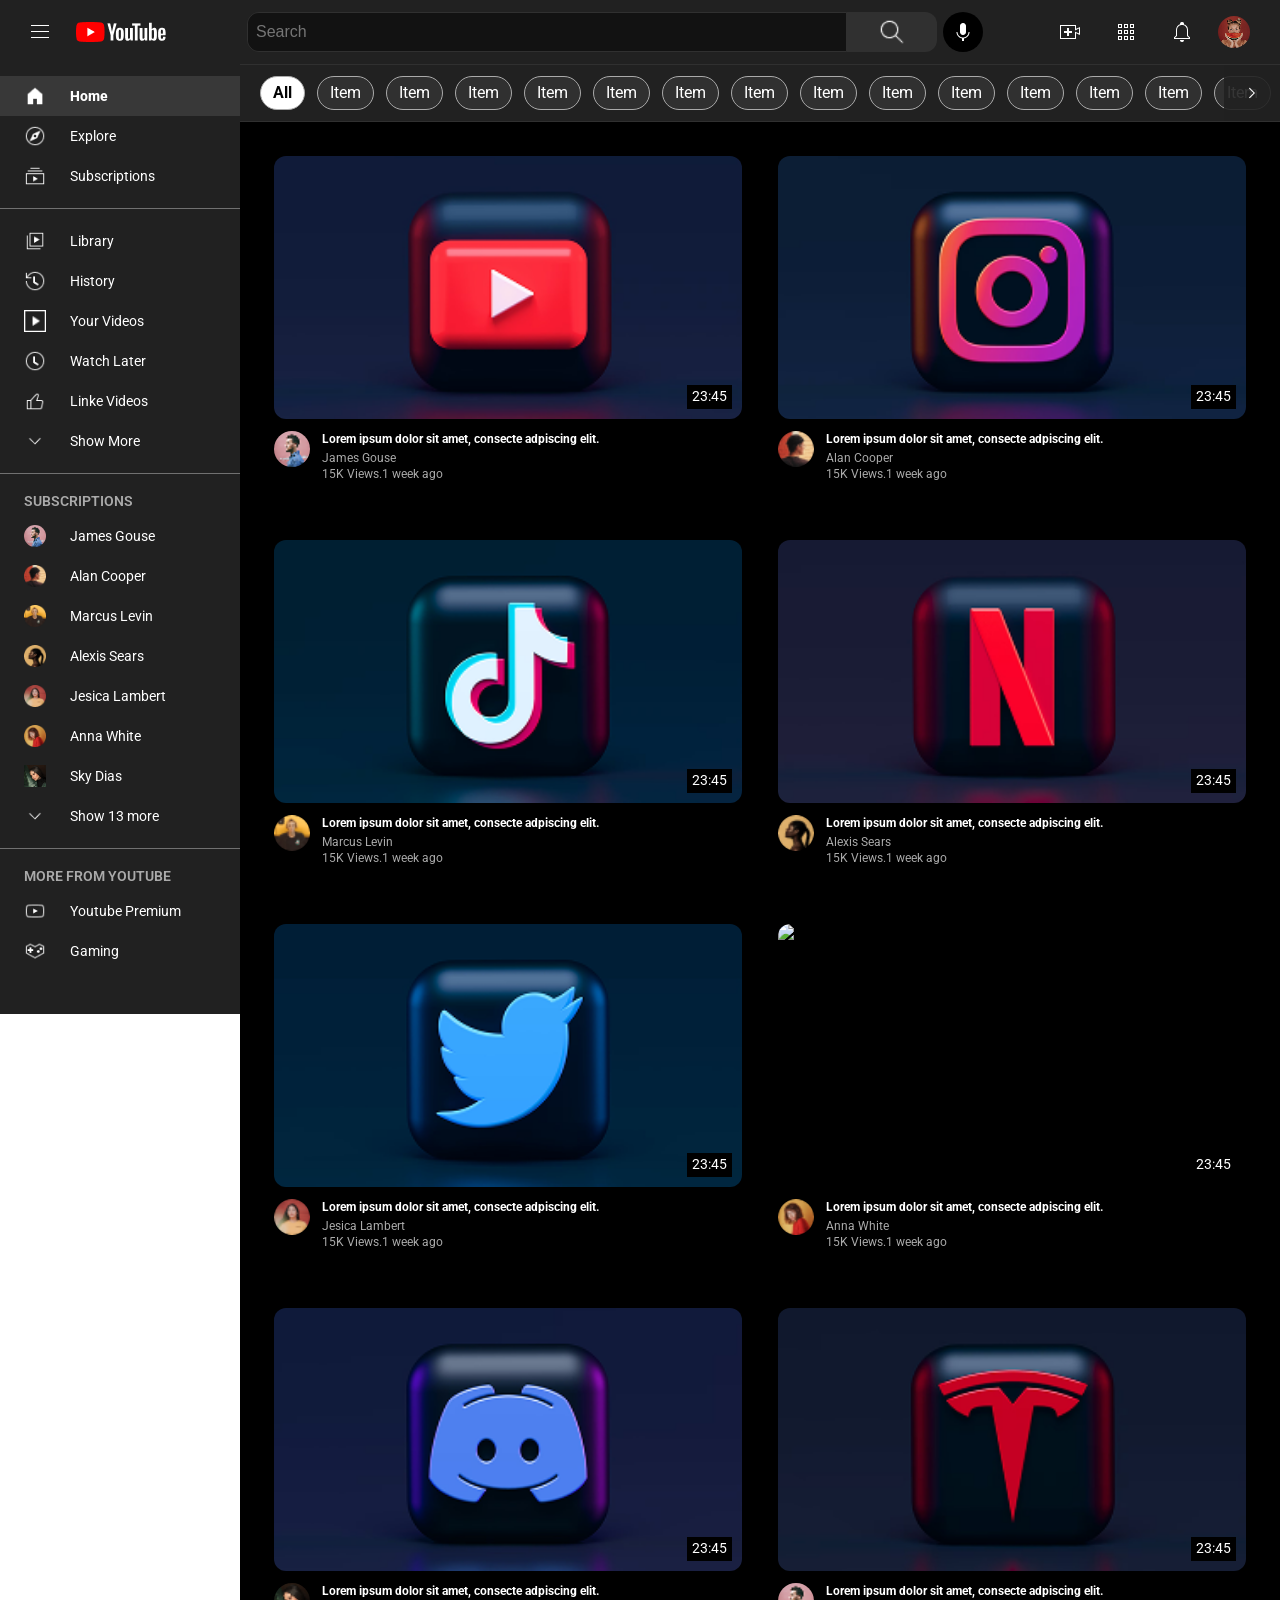
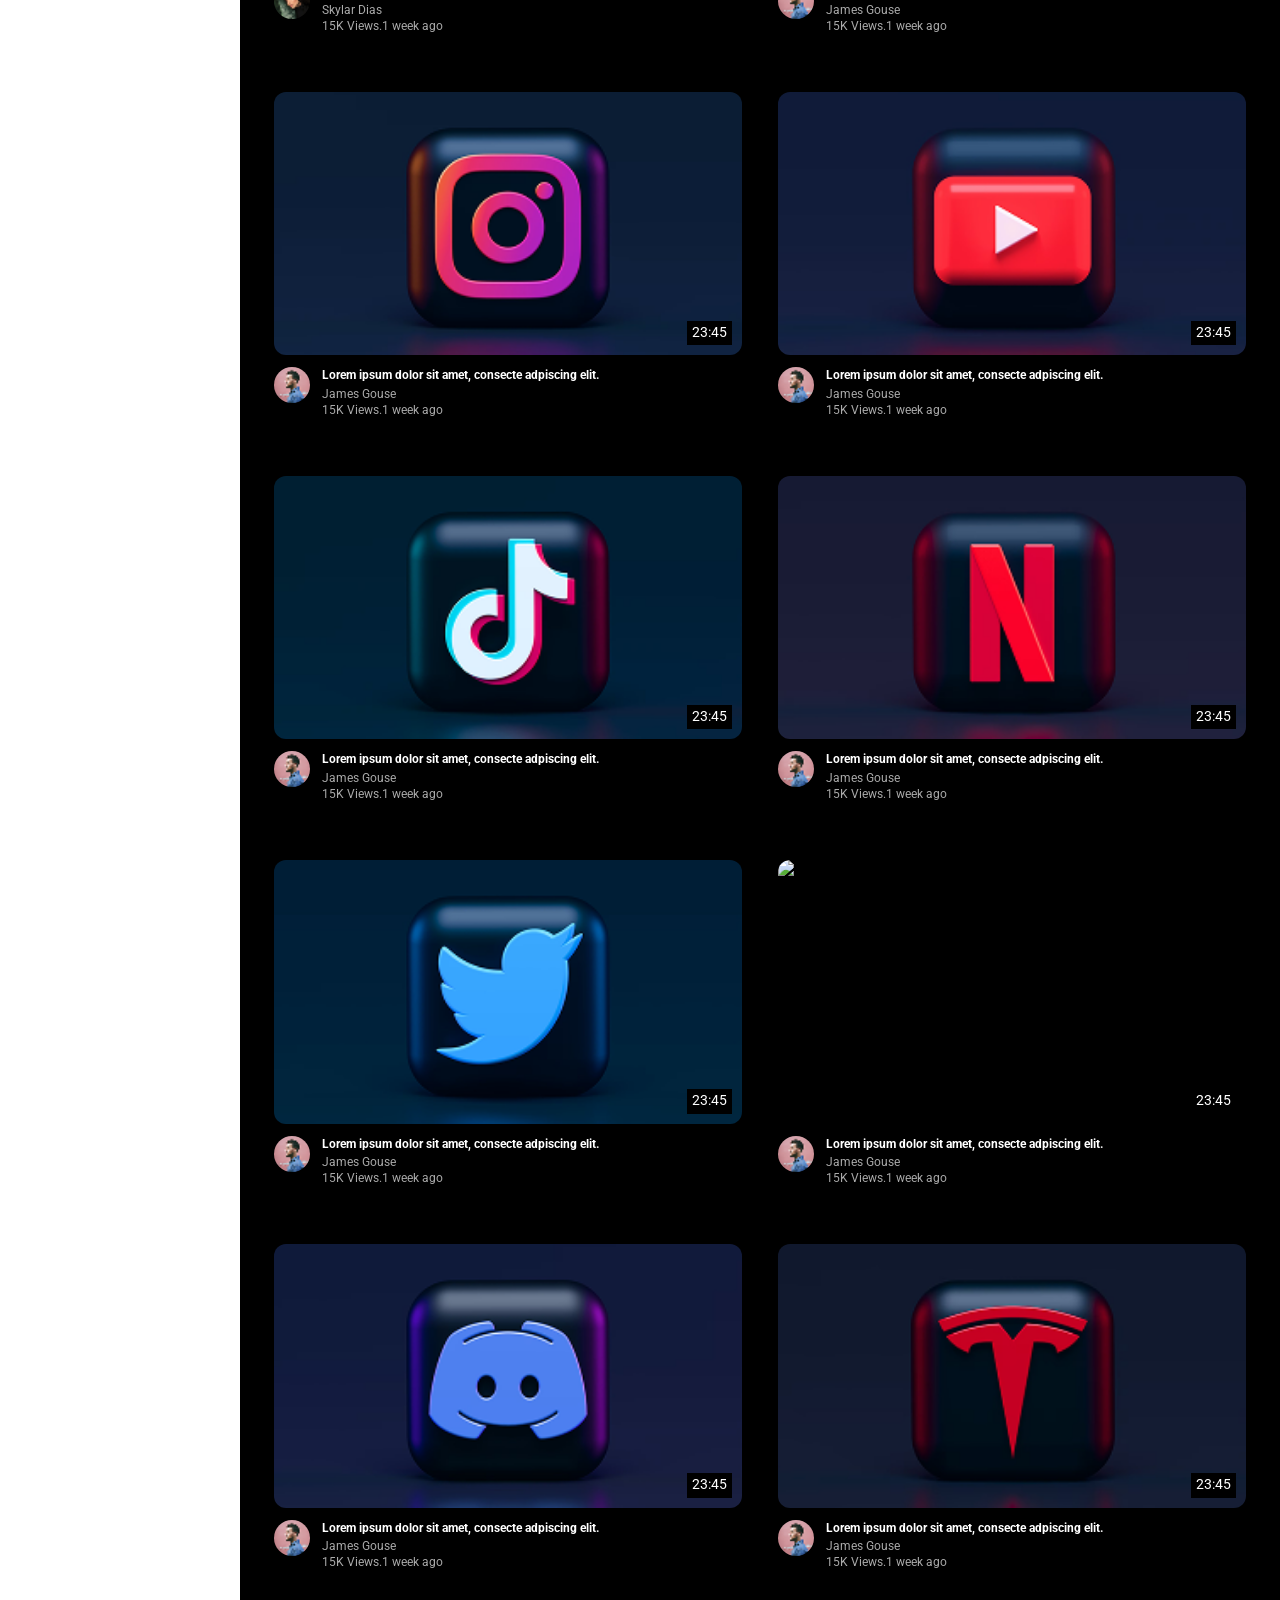
==== commit cb9cc6d7: "검색바 수정" ====
--- a/index.html
+++ b/index.html
@@ -37,6 +37,7 @@
           <!--  검색 컨테이너 -->
           <div class="header-search-container">
             <div class="header-search">
+              <img src="./images/main/btn-search.png" alt="검색" class="search-focus-icon" />
               <input type="text" placeholder="Search" />
               <!-- 검색 히스토리 -->
               <div class="search-history">
@@ -70,7 +71,7 @@
           <div class="header-nav-container">
             <!-- 모바일용 검색버튼 -> 클릭시 검색창 출력 -->
             <label for="MobileSearch" class="mobile-search-label">
-              <img src="./images/main/btn-search.png" alt="검색버튼" />
+              <img src="./images/main/btn-search.png" alt="검색버튼" class = "header-profile mobile-search-img" />
             </label>
             <!-- 헤더-오른쪽-네비 -->
             <img src="./images/main/btn-video.png" alt="비디오버튼" class="header-profile header-play" />
--- a/css/header.css
+++ b/css/header.css
@@ -88,6 +88,12 @@
   box-sizing: border-box;
   align-items: center;
   height: 40px;
+  transition: max-width 0.3s ease;
+}
+
+
+.search-container:focus-within {
+  max-width: 860px;
 }
 
 .header-search {
@@ -98,6 +104,25 @@
   border: 1px solid var(--bg-4);
   border-top-left-radius: 12px;
   border-bottom-left-radius: 12px;
+  overflow: hidden;
+}
+
+.header-search:focus-within {
+  outline: 0.05px solid var(--hover);
+}
+
+
+.search-focus-icon {
+  position: absolute;
+  left: 12px;
+  top: 50%;
+  transform: translateY(-50%);
+  width: 24px;
+  height: 24px;
+  opacity: 0;
+  visibility: hidden;
+  transition: opacity 0.3s ease, visibility 0.3s ease;
+  pointer-events:none;
 }
 
 .header-search input {
@@ -109,12 +134,20 @@
   height: 100%;
   padding: 8px;
   background: #121212;
-  border-top-left-radius: 12px;
-  border-bottom-left-radius: 12px;
-}
-
-.header-search:focus {
-  outline: 0.05px solid var(--hover);
+  transition: padding 0.3s ease;
+}
+
+.header-search input:focus {
+  outline: none;
+}
+
+.header-search:focus-within .search-focus-icon {
+  opacity: 1;
+  visibility: visible;
+}
+
+.header-search:focus-within input {
+  padding-left: 40px;
 }
 
 .header-search-container {
@@ -163,7 +196,7 @@
 /*=======================
 2-4-1.헤더 검색창 히스토리
 =======================*/
-.header-search input:focus ~ .search-history {
+.header-search:focus-within .search-history {
   display: block;
 }
 
@@ -213,7 +246,7 @@
 }
 
 /*=======================
-2-5.헤더 모바일 검색창용
+2-4-2.헤더 모바일 검색창용
 =======================*/
 .mobile-search-container {
   display: none;
@@ -225,13 +258,12 @@
 
 .mobile-search-label {
   display: none;
+  border-radius: 50%;
 }
 
 .mobile-search-label img {
-  width: 30px;
-  height: 30px;
-  cursor: pointer;
-  border-radius: 50%;
+  padding: 7px;
+  cursor: pointer;
 }
 
 .mobile-search-label:hover {
@@ -242,6 +274,7 @@
 2-6.헤더 마이크
 =======================*/
 .header-mic-container {
+  position: relative;
   display: flex;
   align-items: center;
   justify-content: center;
@@ -263,11 +296,36 @@
   background: var(--hover);
 }
 
+.header-mic-container::after {
+  content: "음성으로 검색";
+  position: absolute;
+  top: calc(100% + 8px);
+  left: 50%;
+  transform: translateX(-50%);
+  padding: 7px 12px;
+  background: #3f3f3f;
+  color: var(--text);
+  font-size: 0.8125rem;
+  line-height: 1;
+  border-radius: 6px;
+  white-space: nowrap;
+  pointer-events: none;
+  opacity: 0;
+  visibility: hidden;
+  transition: opacity 0.3s ease, visibility 0.3s ease;
+  z-index: 1001;
+}
+
+.header-mic-container:hover::after {
+  opacity: 1;
+  visibility: visible;
+}
+
 /*=======================
 2-7.헤더 네비
 =======================*/
 .header-nav {
-  width: 208px;
+  min-width: 230px;
   height: 40px;
 }
 
@@ -277,10 +335,12 @@
   align-items: center;
   height: 100%;
   margin-right: 30px;
+  
 }
 
 .header-notification {
   border-radius: 50%;
+  display: block;
 }
 
 .header-notification-setting{
@@ -293,28 +353,100 @@
   background: var(--hover);
 }
 
-
-.header-notification:hover {
-  background: var(--hover);
-  cursor: pointer;
-}
-
 .notification-btn {
   display: none;
 }
+
 .notification-container {
   position: relative;
 }
+
 .notification-label {
-  display: flex;
-  /* cursor: pointer; */
-  border-radius: 50%;
+  position: relative;
+  display: flex;
+  align-items: center;
+  justify-content: center;
+  border-radius: 50%;
+  cursor: pointer;
+}
+
+.header-notification:hover {
+  background: var(--hover);
+  cursor: pointer;
+}
+
+.notification-label::after {
+  content: "알림";
+  position: absolute;
+  top: calc(100% + 8px);
+  left: 50%;
+  transform: translateX(-50%);
+  padding: 7px 12px;
+  background: #3f3f3f;
+  color: var(--text);
+  font-size: 0.8125rem;
+  line-height: 1;
+  border-radius: 6px;
+  white-space: nowrap;
+  pointer-events: none;
+  opacity: 0;
+  visibility: hidden;
+  transition: opacity 0.3s ease, visibility 0.3s ease;
+  z-index: 1001;
+}
+
+.notification-label:hover::after {
+  opacity: 1;
+  visibility: visible;
+}
+
+.notification-btn:checked ~ .notification-label::after {
+  opacity: 0;
+  visibility: hidden;
+}
+
+.header-icon-tooltip {
+  position: relative;
+  display: flex;
+  align-items: center;
+  justify-content: center;
+  border-radius: 50%;
+  cursor: pointer;
+}
+
+.header-icon-tooltip .header-profile:hover {
+  background: var(--hover);
+}
+
+.header-icon-tooltip::after {
+  content: attr(data-tooltip);
+  position: absolute;
+  top: calc(100% + 8px);
+  left: 50%;
+  transform: translateX(-50%);
+  padding: 7px 12px;
+  background: #3f3f3f;
+  color: var(--text);
+  font-size: 0.8125rem;
+  line-height: 1;
+  border-radius: 6px;
+  white-space: nowrap;
+  pointer-events: none;
+  opacity: 0;
+  visibility: hidden;
+  transition: opacity 0.3s ease, visibility 0.3s ease;
+  z-index: 1001;
+}
+
+.header-icon-tooltip:hover::after {
+  opacity: 1;
+  visibility: visible;
 }
 
 .notification-dropdown {
   display: none;
   position: absolute;
-  top: calc(100vh-10px);
+  top: 44px;
   right: 0;
   min-width: 300px;
   min-height: 500px;
@@ -359,7 +491,7 @@
 .notification-btn:checked ~ .notification-dropdown {
   display: block;
 }
-/* -------------------------- */
+
 .header-profile {
   cursor: pointer;
   border-radius: 50%;
@@ -368,6 +500,8 @@
 .header-profile:hover {
   background: var(--hover);
 }
+
+
 
 .profile-btn {
   display: none;
@@ -382,12 +516,13 @@
 }
 .profile-label:hover {
   background: var(--hover);
+  transform: scale(1.1);
 }
 .profile-dropdown {
   display: none;
   position: absolute;
-  top: 0;
-  right: 40px;
+  top: 42px;
+  right: 0;
   min-width: 200px;
   background: var(--bg-4);
   border-radius: 12px;
@@ -676,6 +811,15 @@
 4-2.반응형(모바일)
 =======================*/
 @media (max-width: 768px) {
+
+  .header-nav{
+    width: auto;
+  }
+  .header-nav-container{
+    gap: 12px;
+    margin-right: 15px;
+  }
+
   .container:not(.page-video) {
     grid-template-columns: 1fr;
     grid-template-areas:
@@ -727,7 +871,6 @@
   .mobile-search-label {
     display: block;
   }
-
   #MobileSearch:checked ~ .header-nav {
     display: none;
   }
--- a/css/main.css
+++ b/css/main.css
@@ -98,11 +98,14 @@
   width: 100%;
   cursor: pointer;
   border-radius: 10px;
+  transition:
+    background 0.3s,
+    transform 0.3s;
 }
 
 .video-card:hover {
   background: var(--bg-4);
-  transition: background 0.3s;
+  transform: scale(1.05);
 }
 
 .video-relative {
@@ -170,4 +173,3 @@
 .video-card-content img {
   border-radius: 50%;
 }
-
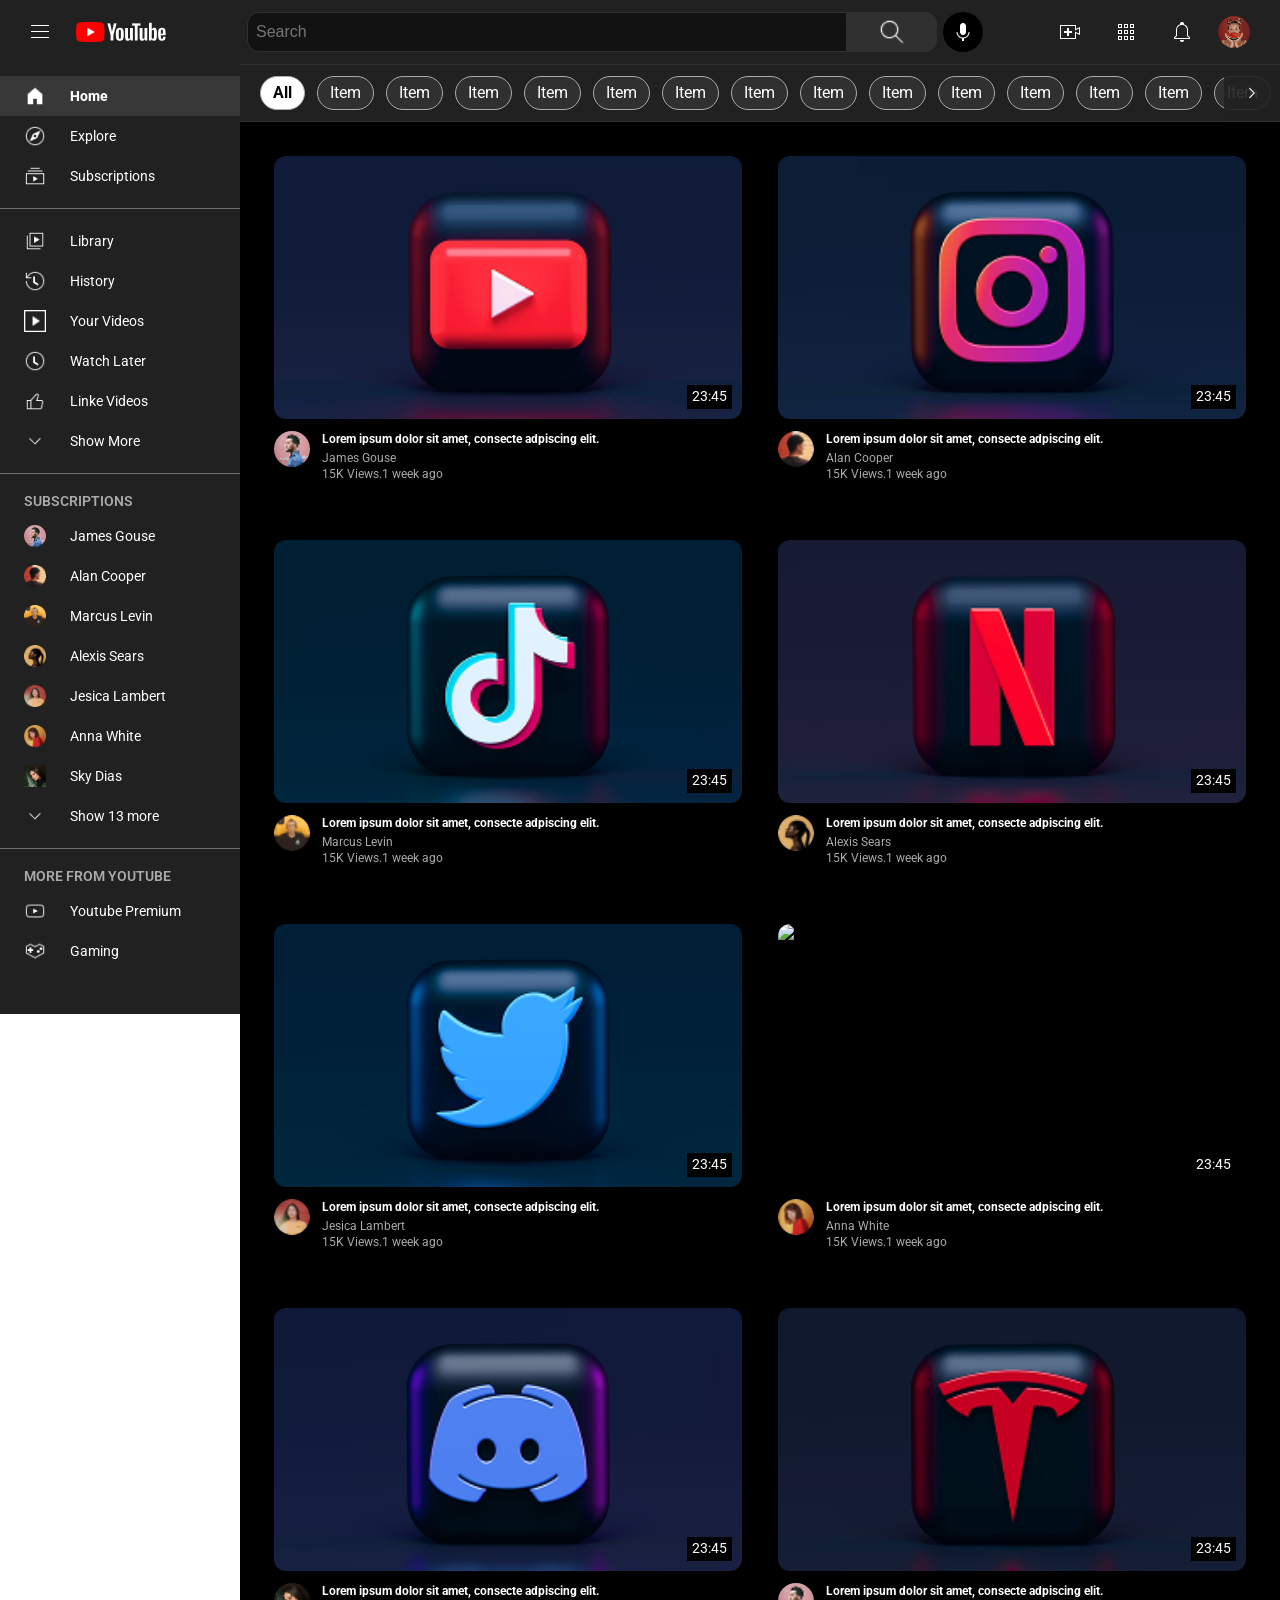
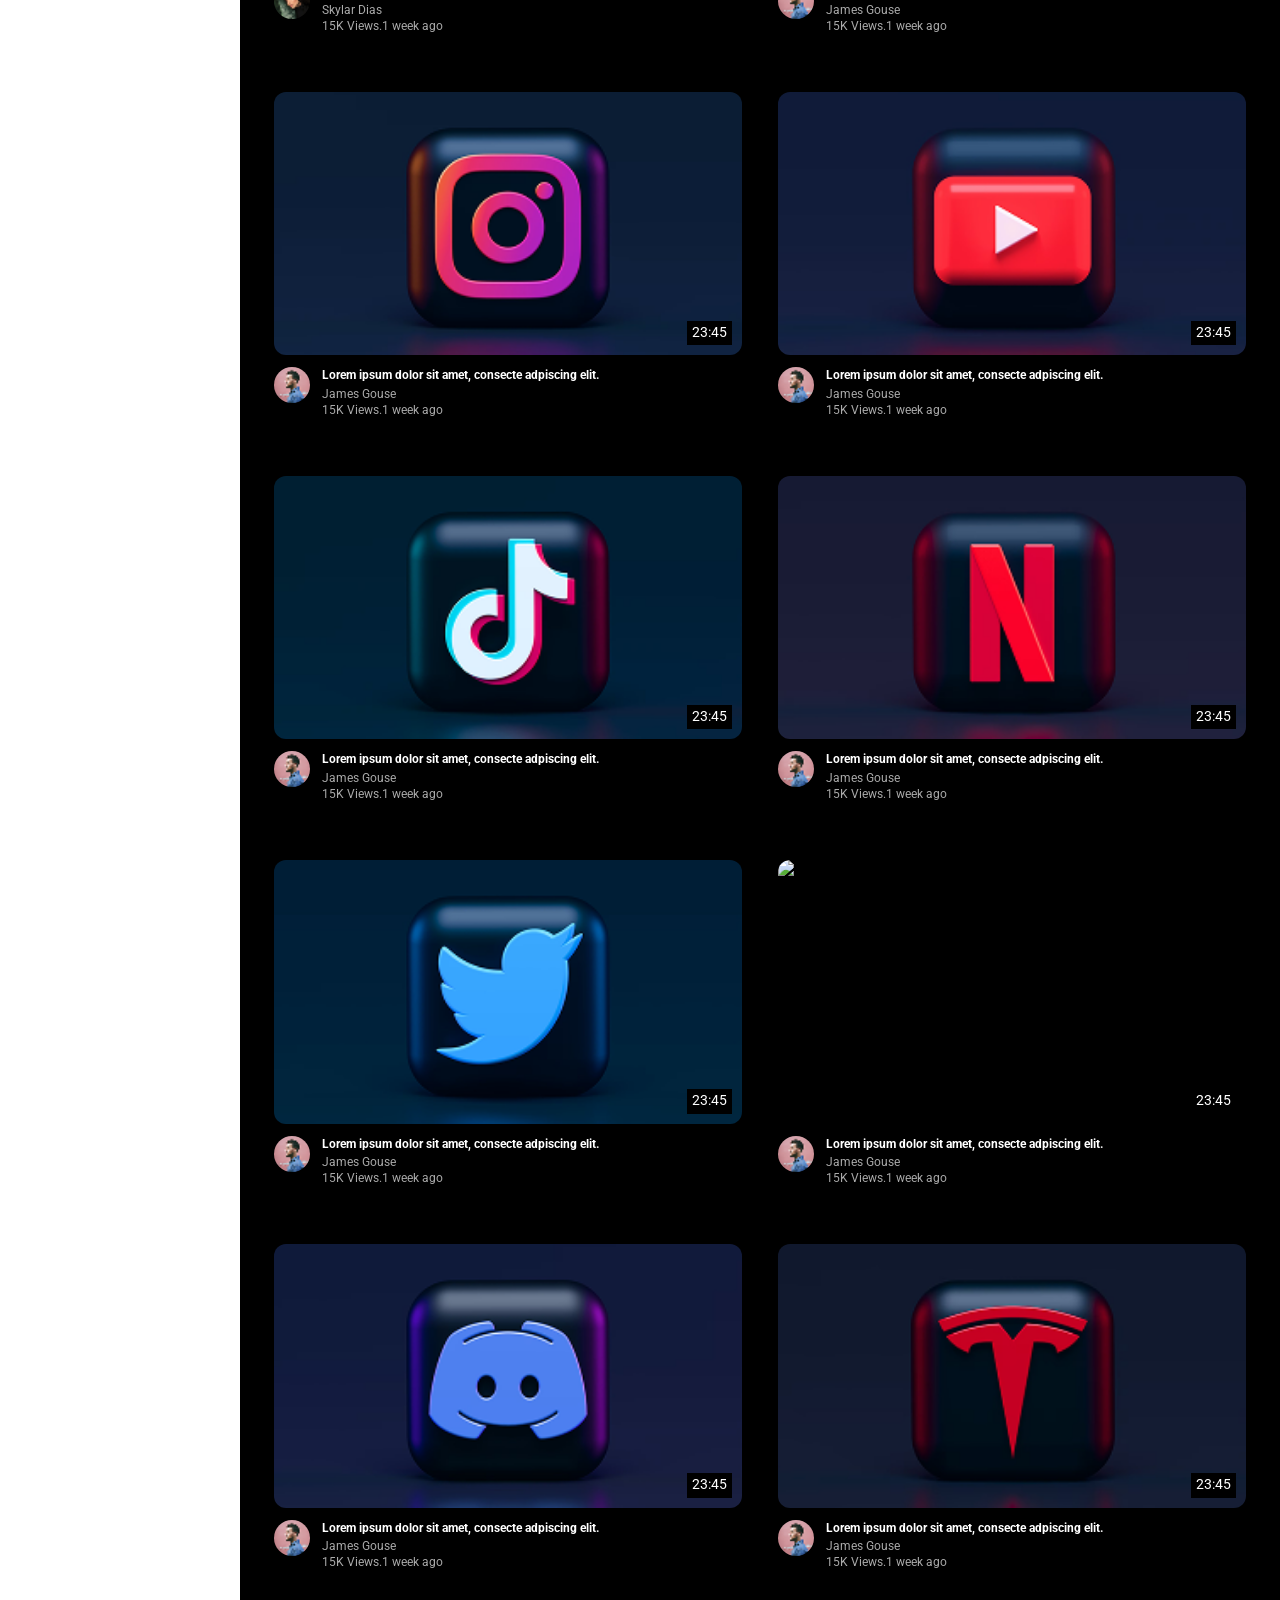
==== commit 60b610fb: "전체 페이지 링크 연결" ====
--- a/index.html
+++ b/index.html
@@ -28,7 +28,9 @@
           <label for="CheckBox" class="hamburger-label">
             <img src="./images/main/icon-hamburger.png" alt="햄버거" />
           </label>
-          <img src="./images/main/Logo.png" alt="로고" class="logo-img" />
+          <a href="./index.html">
+            <img src="./images/main/Logo.png" alt="로고" class="logo-img" />
+          </a>
         </div>
         <!-- 헤더 검색 컨테이너 -->
         <div class="search-container">
@@ -71,7 +73,7 @@
           <div class="header-nav-container">
             <!-- 모바일용 검색버튼 -> 클릭시 검색창 출력 -->
             <label for="MobileSearch" class="mobile-search-label">
-              <img src="./images/main/btn-search.png" alt="검색버튼" class = "header-profile mobile-search-img" />
+              <img src="./images/main/btn-search.png" alt="검색버튼" class="header-profile mobile-search-img" />
             </label>
             <!-- 헤더-오른쪽-네비 -->
             <img src="./images/main/btn-video.png" alt="비디오버튼" class="header-profile header-play" />
@@ -79,16 +81,16 @@
             <div class="notification-container">
               <input type="checkbox" id="NotificationBtn" class="notification-btn" />
               <label for="NotificationBtn" class="notification-label">
-                <img src="./images/main/btn-notifications.png" alt="알림버튼" class="header-notification"/>
+                <img src="./images/main/btn-notifications.png" alt="알림버튼" class="header-notification" />
               </label>
               <div class="notification-dropdown">
                 <div class="notification-dropdown-area">
                   <a href="#">
                     <p>알림</p>
-                    <img src="./images/main/btn-settings.png" alt="알림 버튼" class = "header-notification-setting">
+                    <img src="./images/main/btn-settings.png" alt="알림 버튼" class="header-notification-setting" />
                   </a>
                 </div>
-                <div class = "notification-area">
+                <div class="notification-area">
                   <h2>여기에 알림이 표시 됩니다.</h2>
                 </div>
               </div>
@@ -104,7 +106,6 @@
                     <img src="./images/main/icon-User-Avatar-1.png" alt="프로필" class="header-profile header-profile-img" />
                     <p>Scarlett Johansson</p>
                   </a>
-
                 </div>
                 <div class="profile-dropdown-area">
                   <a href="#">Google 계정</a>
@@ -490,8 +491,10 @@
                 <p>alan cooper</p>
               </li>
               <li class="aside-nav-item">
-                <img src="./images/main/icon-User-Avatar-4.png" alt="아바타4" />
-                <p>marcus levin</p>
+                <a href="./channel.html">
+                  <img src="./images/main/icon-User-Avatar-4.png" alt="아바타4" />
+                  <p>marcus levin</p>
+                </a>
               </li>
               <li class="aside-nav-item">
                 <img src="./images/main/icon-User-Avatar-5.png" alt="아바타5" />
--- a/css/header.css
+++ b/css/header.css
@@ -90,7 +90,6 @@
   height: 40px;
   transition: max-width 0.3s ease;
 }
-
 
 .search-container:focus-within {
   max-width: 860px;
@@ -104,13 +103,11 @@
   border: 1px solid var(--bg-4);
   border-top-left-radius: 12px;
   border-bottom-left-radius: 12px;
-  overflow: hidden;
 }
 
 .header-search:focus-within {
   outline: 0.05px solid var(--hover);
 }
-
 
 .search-focus-icon {
   position: absolute;
@@ -121,8 +118,10 @@
   height: 24px;
   opacity: 0;
   visibility: hidden;
-  transition: opacity 0.3s ease, visibility 0.3s ease;
-  pointer-events:none;
+  transition:
+    opacity 0.3s ease,
+    visibility 0.3s ease;
+  pointer-events: none;
 }
 
 .header-search input {
@@ -134,6 +133,7 @@
   height: 100%;
   padding: 8px;
   background: #121212;
+  border-radius: 15px;
   transition: padding 0.3s ease;
 }
 
@@ -208,7 +208,7 @@
   left: 0;
   top: calc(100% + 2px);
   border-radius: 15px;
-  z-index: 2;
+  z-index: 1000;
   background-color: var(--bg);
 }
 
@@ -312,7 +312,9 @@
   pointer-events: none;
   opacity: 0;
   visibility: hidden;
-  transition: opacity 0.3s ease, visibility 0.3s ease;
+  transition:
+    opacity 0.3s ease,
+    visibility 0.3s ease;
   z-index: 1001;
 }
 
@@ -335,7 +337,6 @@
   align-items: center;
   height: 100%;
   margin-right: 30px;
-  
 }
 
 .header-notification {
@@ -343,13 +344,13 @@
   display: block;
 }
 
-.header-notification-setting{
+.header-notification-setting {
   cursor: pointer;
   border-radius: 50%;
   padding: 5px;
 }
 
-.header-notification-setting:hover{
+.header-notification-setting:hover {
   background: var(--hover);
 }
 
@@ -391,7 +392,9 @@
   pointer-events: none;
   opacity: 0;
   visibility: hidden;
-  transition: opacity 0.3s ease, visibility 0.3s ease;
+  transition:
+    opacity 0.3s ease,
+    visibility 0.3s ease;
   z-index: 1001;
 }
 
@@ -434,7 +437,9 @@
   pointer-events: none;
   opacity: 0;
   visibility: hidden;
-  transition: opacity 0.3s ease, visibility 0.3s ease;
+  transition:
+    opacity 0.3s ease,
+    visibility 0.3s ease;
   z-index: 1001;
 }
 
@@ -501,8 +506,6 @@
   background: var(--hover);
 }
 
-
-
 .profile-btn {
   display: none;
 }
@@ -549,15 +552,15 @@
   background: var(--hover);
 }
 
-.header-profile-name a{
+.header-profile-name a {
   cursor: auto;
 }
 
-.header-profile-name a:hover{
+.header-profile-name a:hover {
   background: inherit;
 }
 
-.header-profile-img{
+.header-profile-img {
   cursor: auto;
 }
 
@@ -603,6 +606,14 @@
   height: 40px;
   padding: 0 24px;
   cursor: pointer;
+}
+
+.aside-nav-item a {
+  display: flex;
+  gap: 24px;
+  height: 40px;
+  align-items: center;
+  color: var(--text);
 }
 
 .aside-nav-item p:not(.item-show) {
@@ -811,11 +822,10 @@
 4-2.반응형(모바일)
 =======================*/
 @media (max-width: 768px) {
-
-  .header-nav{
+  .header-nav {
     width: auto;
   }
-  .header-nav-container{
+  .header-nav-container {
     gap: 12px;
     margin-right: 15px;
   }
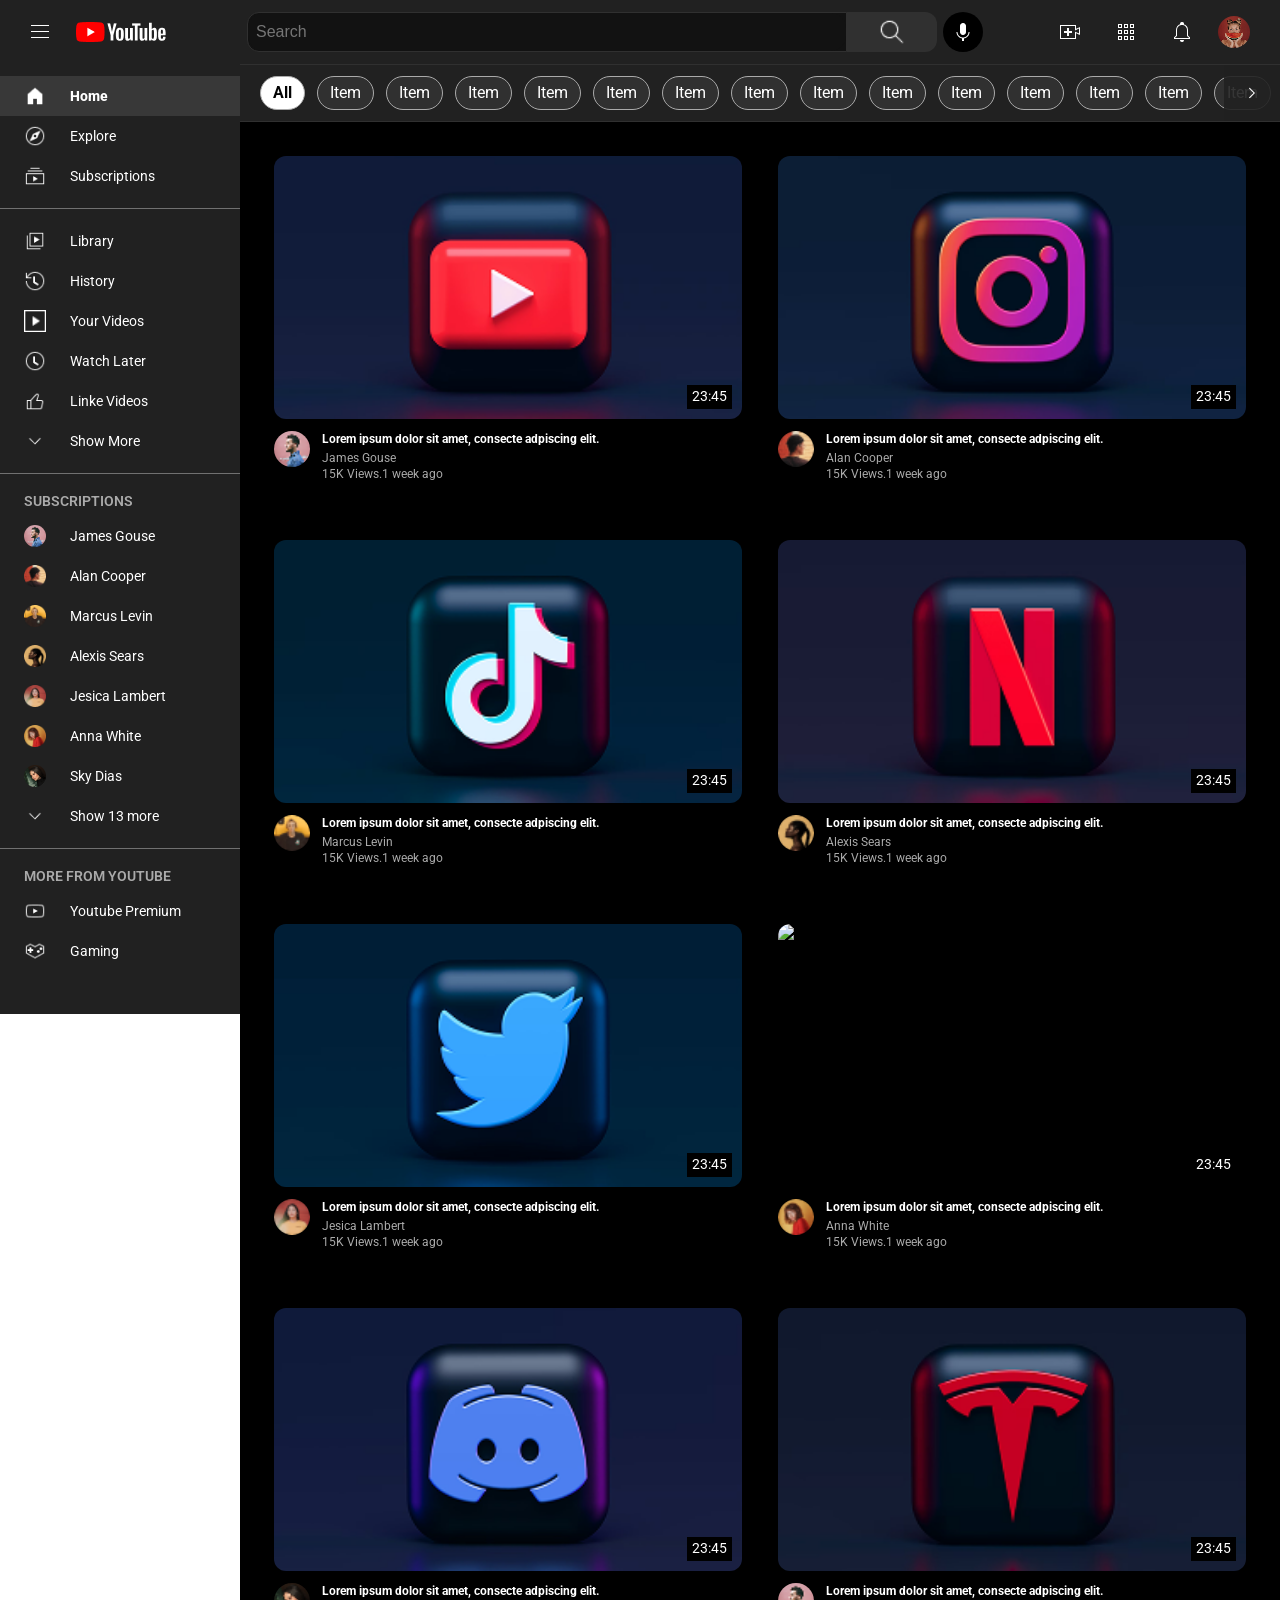
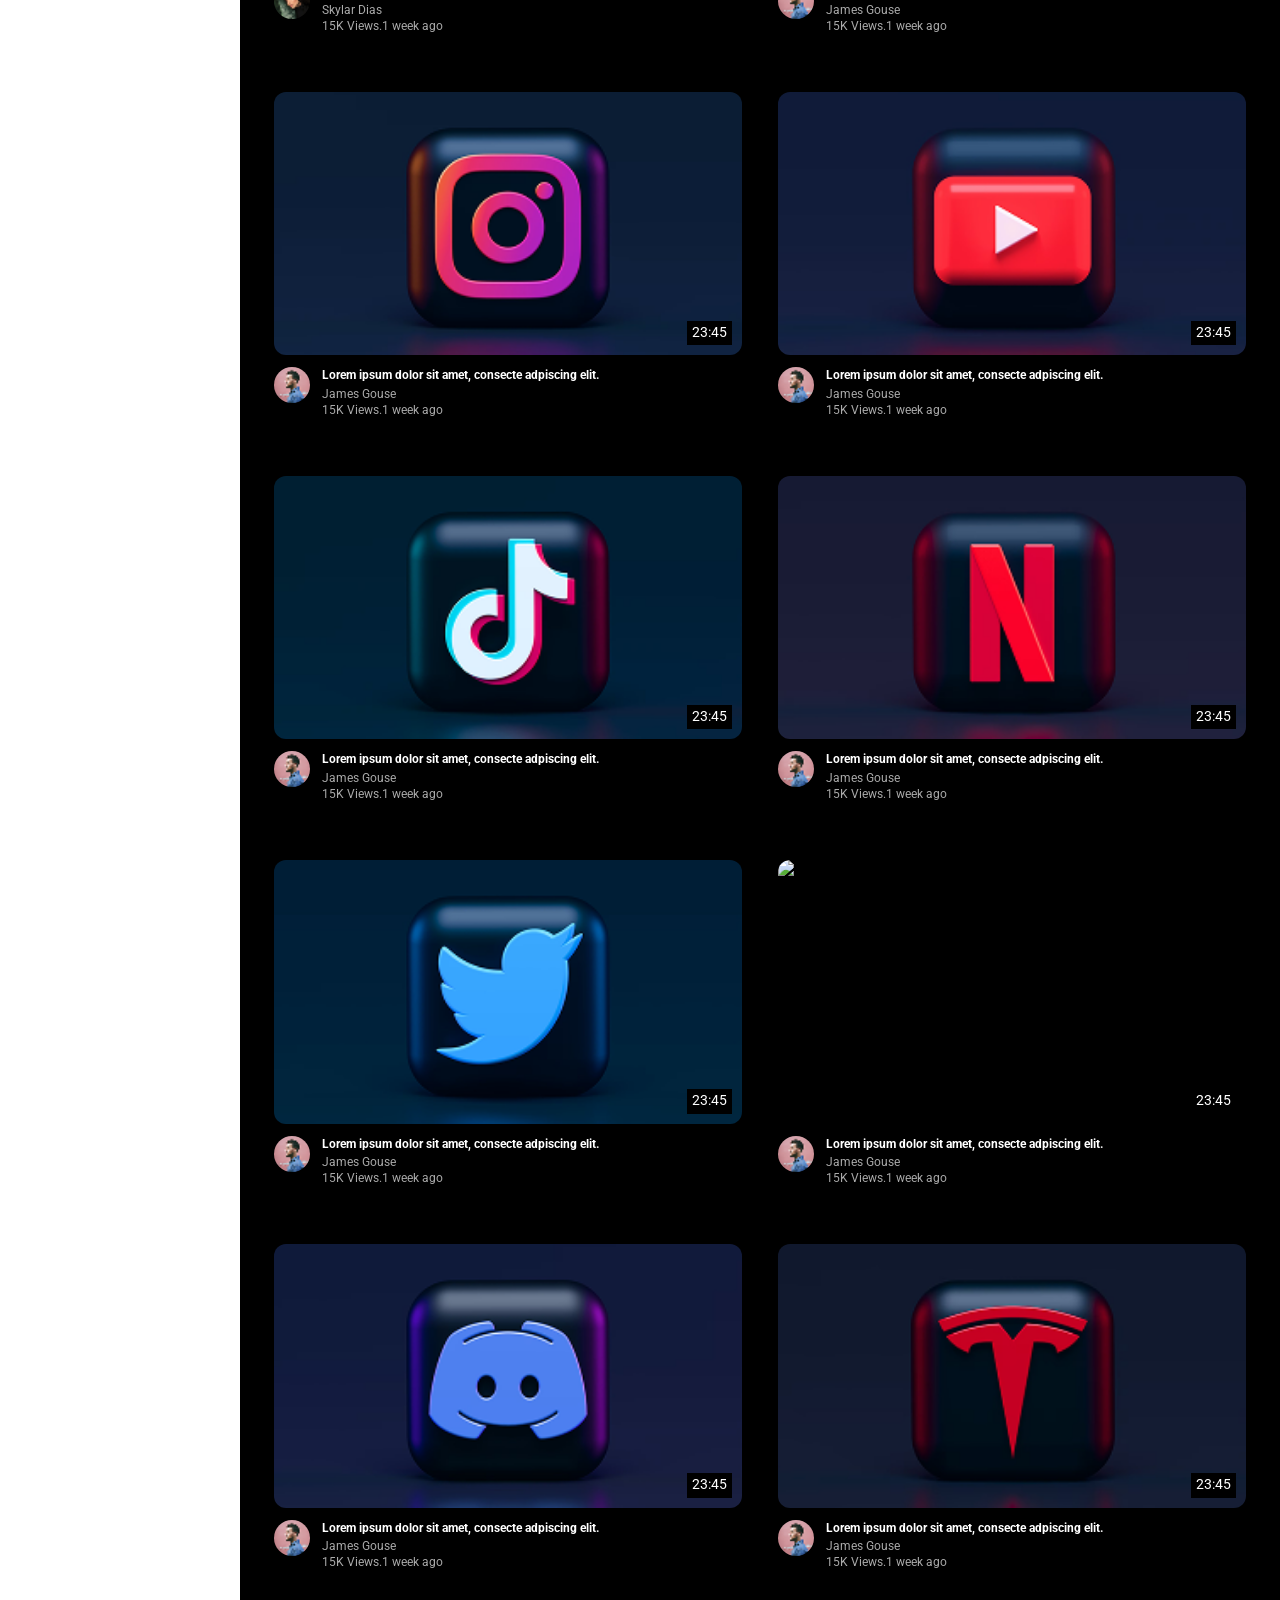
==== commit c7126334: "아바타 8 radius 적용" ====
--- a/index.html
+++ b/index.html
@@ -28,9 +28,7 @@
           <label for="CheckBox" class="hamburger-label">
             <img src="./images/main/icon-hamburger.png" alt="햄버거" />
           </label>
-          <a href="./index.html">
-            <img src="./images/main/Logo.png" alt="로고" class="logo-img" />
-          </a>
+          <img src="./images/main/Logo.png" alt="로고" class="logo-img" />
         </div>
         <!-- 헤더 검색 컨테이너 -->
         <div class="search-container">
@@ -73,7 +71,7 @@
           <div class="header-nav-container">
             <!-- 모바일용 검색버튼 -> 클릭시 검색창 출력 -->
             <label for="MobileSearch" class="mobile-search-label">
-              <img src="./images/main/btn-search.png" alt="검색버튼" class="header-profile mobile-search-img" />
+              <img src="./images/main/btn-search.png" alt="검색버튼" class = "header-profile mobile-search-img" />
             </label>
             <!-- 헤더-오른쪽-네비 -->
             <img src="./images/main/btn-video.png" alt="비디오버튼" class="header-profile header-play" />
@@ -81,16 +79,16 @@
             <div class="notification-container">
               <input type="checkbox" id="NotificationBtn" class="notification-btn" />
               <label for="NotificationBtn" class="notification-label">
-                <img src="./images/main/btn-notifications.png" alt="알림버튼" class="header-notification" />
+                <img src="./images/main/btn-notifications.png" alt="알림버튼" class="header-notification"/>
               </label>
               <div class="notification-dropdown">
                 <div class="notification-dropdown-area">
                   <a href="#">
                     <p>알림</p>
-                    <img src="./images/main/btn-settings.png" alt="알림 버튼" class="header-notification-setting" />
+                    <img src="./images/main/btn-settings.png" alt="알림 버튼" class = "header-notification-setting">
                   </a>
                 </div>
-                <div class="notification-area">
+                <div class = "notification-area">
                   <h2>여기에 알림이 표시 됩니다.</h2>
                 </div>
               </div>
@@ -106,6 +104,7 @@
                     <img src="./images/main/icon-User-Avatar-1.png" alt="프로필" class="header-profile header-profile-img" />
                     <p>Scarlett Johansson</p>
                   </a>
+
                 </div>
                 <div class="profile-dropdown-area">
                   <a href="#">Google 계정</a>
@@ -491,10 +490,8 @@
                 <p>alan cooper</p>
               </li>
               <li class="aside-nav-item">
-                <a href="./channel.html">
-                  <img src="./images/main/icon-User-Avatar-4.png" alt="아바타4" />
-                  <p>marcus levin</p>
-                </a>
+                <img src="./images/main/icon-User-Avatar-4.png" alt="아바타4" />
+                <p>marcus levin</p>
               </li>
               <li class="aside-nav-item">
                 <img src="./images/main/icon-User-Avatar-5.png" alt="아바타5" />
@@ -509,7 +506,7 @@
                 <p>anna white</p>
               </li>
               <li class="aside-nav-item">
-                <img src="./images/main/icon-User-Avatar-8.png" alt="아바타8" />
+                <img src="./images/main/icon-User-Avatar-8.png" alt="아바타8" class = "avatar8-radius" />
                 <p>sky dias</p>
               </li>
               <li class="aside-nav-item">
--- a/css/header.css
+++ b/css/header.css
@@ -608,14 +608,6 @@
   cursor: pointer;
 }
 
-.aside-nav-item a {
-  display: flex;
-  gap: 24px;
-  height: 40px;
-  align-items: center;
-  color: var(--text);
-}
-
 .aside-nav-item p:not(.item-show) {
   text-transform: capitalize;
 }
@@ -655,6 +647,10 @@
 .aside-nav-item img {
   width: 22px;
   height: 22px;
+}
+
+.avatar8-radius{
+  border-radius: 50%;
 }
 
 .user-avatar {
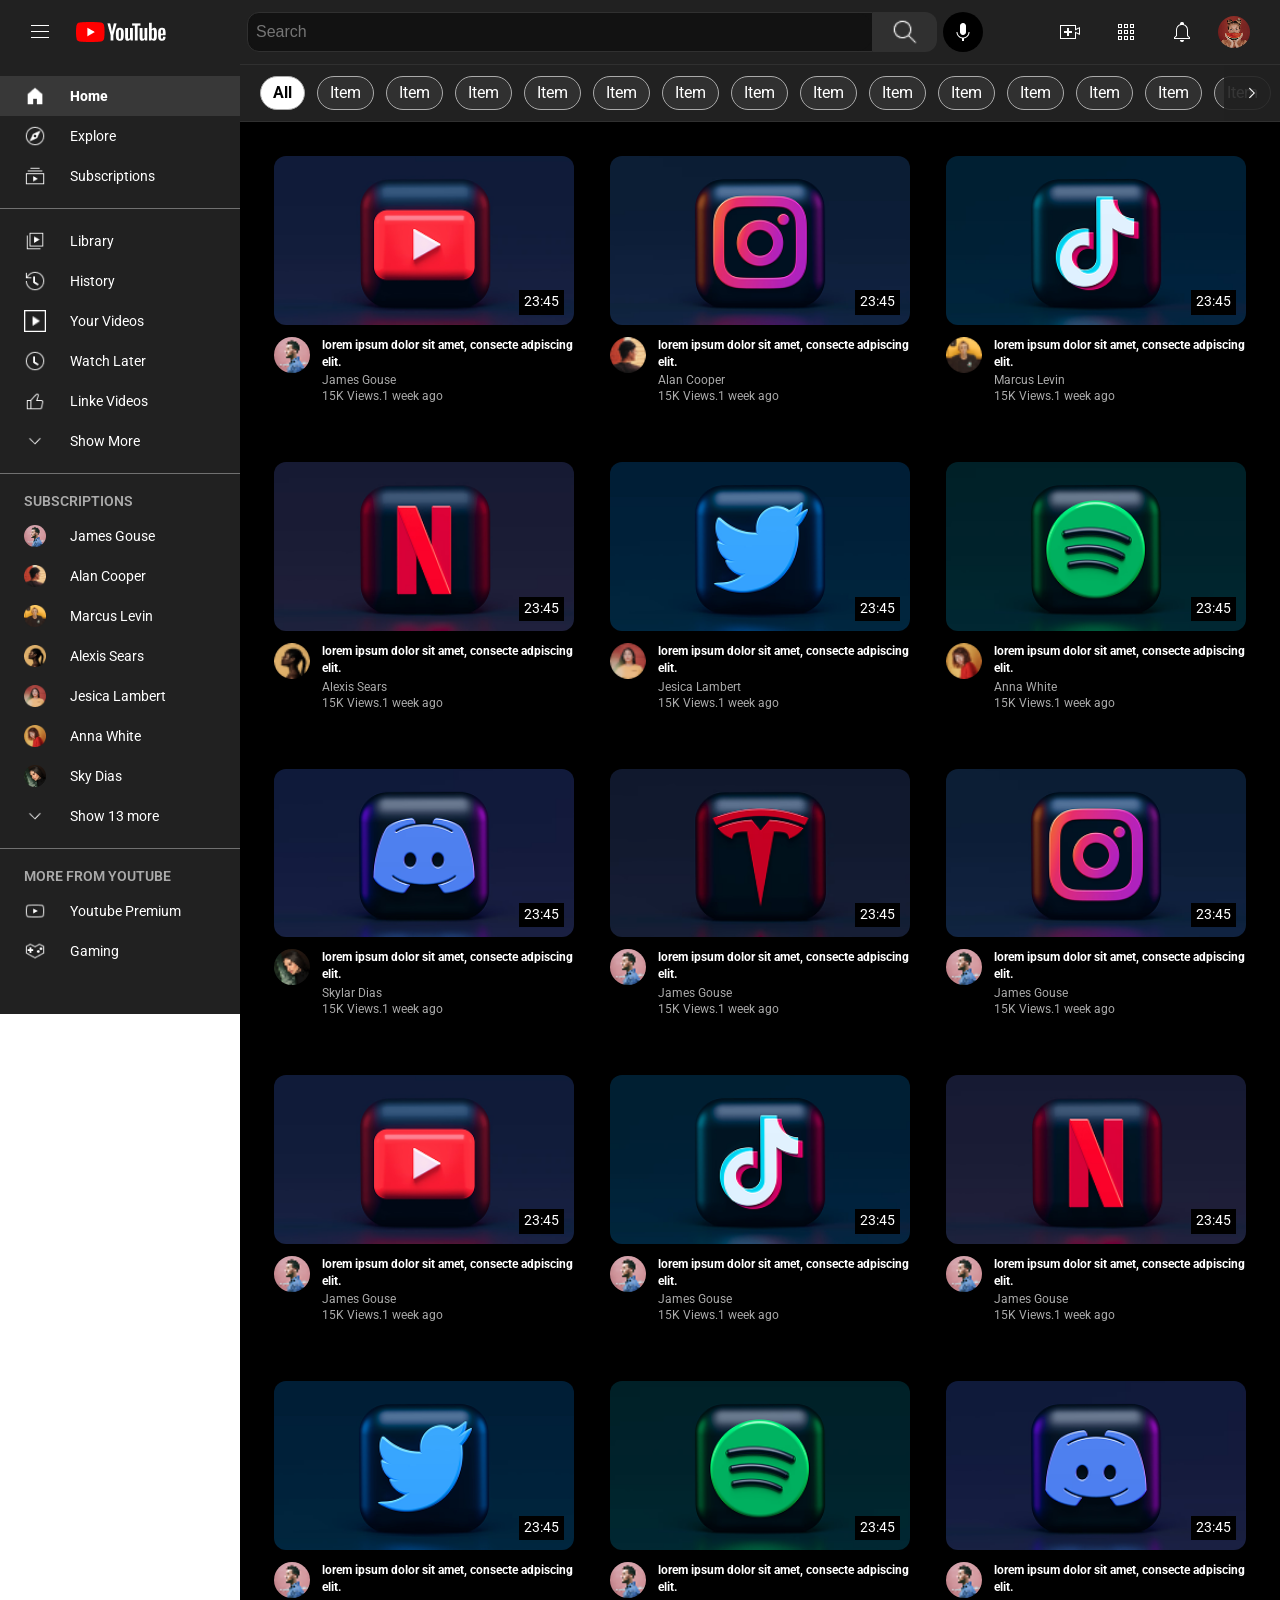
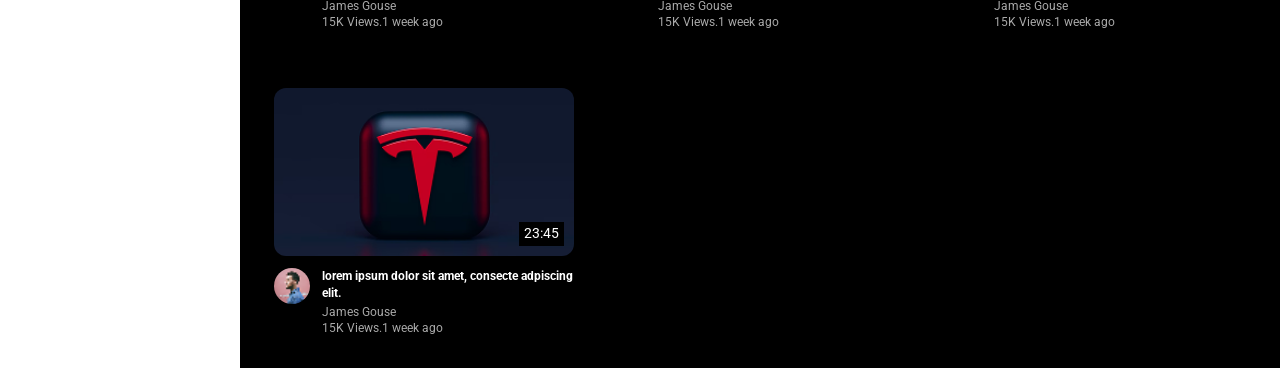
==== commit 74a467ba: "fix: 반응형 레이아웃 깨짐 수정" ====
--- a/index.html
+++ b/index.html
@@ -7,6 +7,12 @@
     <meta name="description" content="이스트소프트 오르미 프론트엔드 15기 First Class 1차 프로젝트 Youtube 클론 코딩입니다." />
     <meta name="author" content="정다혜, 김내현, 김지훈" />
     <meta name="keywords" content="유튜브 클론, HTML, CSS, Video, 오르미, 이스트소프트" />
+    <!-- 최적화를 위한 og -->
+    <meta property="og:type" content="website" />
+    <meta property="og:title" content="First Class Youtube" />
+    <meta property="og:description" content="이스트소프트 오르미 프론트엔드 15기 First Class 1차 프로젝트 Youtube 클론 코딩입니다." />
+    <meta property="og:image" content="./favicon.ico" />
+    <meta property="og:url" content="https://jungdahye.github.io/YouTube_First_Class/" />
     <!-- material icon -->
     <link href="https://fonts.googleapis.com/css2?family=Material+Symbols+Outlined" rel="stylesheet" />
     <!-- reset css -->
@@ -28,7 +34,9 @@
           <label for="CheckBox" class="hamburger-label">
             <img src="./images/main/icon-hamburger.png" alt="햄버거" />
           </label>
-          <img src="./images/main/Logo.png" alt="로고" class="logo-img" />
+          <a href="./index.html">
+            <img src="./images/main/Logo.png" alt="로고" class="logo-img" />
+          </a>
         </div>
         <!-- 헤더 검색 컨테이너 -->
         <div class="search-container">
@@ -71,7 +79,7 @@
           <div class="header-nav-container">
             <!-- 모바일용 검색버튼 -> 클릭시 검색창 출력 -->
             <label for="MobileSearch" class="mobile-search-label">
-              <img src="./images/main/btn-search.png" alt="검색버튼" class = "header-profile mobile-search-img" />
+              <img src="./images/main/btn-search.png" alt="검색버튼" class="header-profile mobile-search-img" />
             </label>
             <!-- 헤더-오른쪽-네비 -->
             <img src="./images/main/btn-video.png" alt="비디오버튼" class="header-profile header-play" />
@@ -79,16 +87,16 @@
             <div class="notification-container">
               <input type="checkbox" id="NotificationBtn" class="notification-btn" />
               <label for="NotificationBtn" class="notification-label">
-                <img src="./images/main/btn-notifications.png" alt="알림버튼" class="header-notification"/>
+                <img src="./images/main/btn-notifications.png" alt="알림버튼" class="header-notification" />
               </label>
               <div class="notification-dropdown">
                 <div class="notification-dropdown-area">
                   <a href="#">
                     <p>알림</p>
-                    <img src="./images/main/btn-settings.png" alt="알림 버튼" class = "header-notification-setting">
+                    <img src="./images/main/btn-settings.png" alt="알림 버튼" class="header-notification-setting" />
                   </a>
                 </div>
-                <div class = "notification-area">
+                <div class="notification-area">
                   <h2>여기에 알림이 표시 됩니다.</h2>
                 </div>
               </div>
@@ -104,7 +112,6 @@
                     <img src="./images/main/icon-User-Avatar-1.png" alt="프로필" class="header-profile header-profile-img" />
                     <p>Scarlett Johansson</p>
                   </a>
-
                 </div>
                 <div class="profile-dropdown-area">
                   <a href="#">Google 계정</a>
@@ -490,8 +497,10 @@
                 <p>alan cooper</p>
               </li>
               <li class="aside-nav-item">
-                <img src="./images/main/icon-User-Avatar-4.png" alt="아바타4" />
-                <p>marcus levin</p>
+                <a href="./channel.html">
+                  <img src="./images/main/icon-User-Avatar-4.png" alt="아바타4" />
+                  <p>marcus levin</p>
+                </a>
               </li>
               <li class="aside-nav-item">
                 <img src="./images/main/icon-User-Avatar-5.png" alt="아바타5" />
@@ -506,7 +515,7 @@
                 <p>anna white</p>
               </li>
               <li class="aside-nav-item">
-                <img src="./images/main/icon-User-Avatar-8.png" alt="아바타8" class = "avatar8-radius" />
+                <img src="./images/main/icon-User-Avatar-8.png" alt="아바타8" class="avatar8-radius" />
                 <p>sky dias</p>
               </li>
               <li class="aside-nav-item">
@@ -561,5 +570,8 @@
         </nav>
       </aside>
     </div>
+    <script>
+      
+    </script>
   </body>
 </html>
--- a/css/header.css
+++ b/css/header.css
@@ -24,6 +24,8 @@
   grid-area: header;
   width: 100%;
   height: 64px;
+  gap: 8px;
+  min-width: 0;
   z-index: 30;
 }
 
@@ -34,6 +36,7 @@
   display: flex;
   align-items: center;
   justify-content: center;
+  flex-shrink: 0;
 }
 
 .hamburger-label {
@@ -82,7 +85,9 @@
 =======================*/
 .search-container {
   display: flex;
-  width: 100%;
+  flex: 1 1 auto;
+  min-width: 0;
+  width: auto;
   max-width: 800px;
   padding: 0 32px;
   box-sizing: border-box;
@@ -99,6 +104,7 @@
   position: relative;
   background: #121212;
   width: 100%;
+  min-width: 0;
   height: 100%;
   border: 1px solid var(--bg-4);
   border-top-left-radius: 12px;
@@ -130,6 +136,7 @@
   font-weight: 400;
   border: none;
   width: 100%;
+  min-width: 0;
   height: 100%;
   padding: 8px;
   background: #121212;
@@ -153,6 +160,8 @@
 .header-search-container {
   display: flex;
   align-items: center;
+  flex: 1 1 auto;
+  min-width: 0;
   width: 100%;
   height: 100%;
 }
@@ -162,11 +171,10 @@
   justify-content: center;
   align-items: center;
   background-color: var(--bg-4);
+  flex-shrink: 0;
   width: 64px;
-  height: 40px;
+  height: 100%;
   border: none;
-  height: 100%;
-  width: 15%;
   cursor: pointer;
   border-top-right-radius: 12px;
   border-bottom-right-radius: 12px;
@@ -327,6 +335,7 @@
 2-7.헤더 네비
 =======================*/
 .header-nav {
+  flex-shrink: 0;
   min-width: 230px;
   height: 40px;
 }
@@ -608,6 +617,14 @@
   cursor: pointer;
 }
 
+.aside-nav-item a {
+  display: flex;
+  gap: 24px;
+  height: 40px;
+  align-items: center;
+  color: var(--text);
+}
+
 .aside-nav-item p:not(.item-show) {
   text-transform: capitalize;
 }
@@ -754,6 +771,18 @@
     align-items: center;
     height: 64px;
     gap: 12px;
+  }
+
+  .search-container {
+    padding: 0 16px;
+  }
+
+  .header-nav {
+    min-width: 0;
+  }
+
+  .header-nav-container {
+    margin-right: 16px;
   }
 
   .mic-container {
@@ -819,11 +848,33 @@
 =======================*/
 @media (max-width: 768px) {
   .header-nav {
+    min-width: auto;
     width: auto;
   }
   .header-nav-container {
-    gap: 12px;
-    margin-right: 15px;
+    justify-content: flex-end;
+    gap: 4px;
+    margin-right: 6px;
+  }
+
+  .hamburger-label {
+    margin-left: 12px;
+  }
+
+  .notification-dropdown {
+    position: fixed;
+    top: 64px;
+    right: 8px;
+    left: 8px;
+    min-width: 0;
+    width: auto;
+    max-height: calc(100vh - 80px);
+    overflow: auto;
+  }
+
+  .profile-dropdown {
+    right: 0;
+    max-width: calc(100vw - 16px);
   }
 
   .container:not(.page-video) {
@@ -872,6 +923,7 @@
 
   .search-container {
     display: none;
+    padding: 0 8px;
   }
 
   .mobile-search-label {
@@ -887,26 +939,45 @@
 
   #MobileSearch:checked ~ .search-container {
     display: flex;
+    flex: 1 1 auto;
+    min-width: 0;
     width: 100%;
+    max-width: none;
     height: 40px;
     align-items: center;
+    padding: 0 8px;
   }
 
   .back-btn {
     display: flex;
     align-items: center;
     justify-content: center;
+    flex-shrink: 0;
     width: 40px;
     height: 40px;
     padding: 0 7px;
-    margin-right: 24px;
-    margin-left: 12px;
+    margin-right: 8px;
+    margin-left: 4px;
     cursor: pointer;
     color: var(--text);
     font-size: 1.5rem;
   }
 
   .header-mic-container {
-    margin-right: 12px;
-  }
-}
+    margin-right: 8px;
+  }
+}
+
+@media (max-width: 480px) {
+  .hamburger-label {
+    margin-left: 8px;
+  }
+
+  .header-nav-container > .header-profile {
+    display: none;
+  }
+
+  .header-nav-container {
+    margin-right: 8px;
+  }
+}
--- a/css/main.css
+++ b/css/main.css
@@ -19,7 +19,6 @@
 
 .main-nav-container {
   position: relative;
-  overflow: hidden;
 }
 
 .main-nav {
@@ -27,15 +26,21 @@
   border-bottom: 1px solid var(--bg-4);
   background: var(--bg);
   height: 58px;
-  width: max-content;
+  width: 100%;
   padding: 12px 0;
+  overflow-x: auto;
+  scrollbar-width: none;
+}
+
+.main-nav::-webkit-scrollbar {
+  display: none;
 }
 
 .main-nav-ul {
   display: flex;
   gap: 12px;
   list-style: none;
-  padding: 0 20px;
+  padding: 0 64px 0 20px;
   height: 100%;
   align-items: center;
   width: max-content;
@@ -88,7 +93,7 @@
 =======================*/
 .video-list {
   display: grid;
-  grid-template-columns: repeat(auto-fit, minmax(350px, 1fr));
+  grid-template-columns: repeat(auto-fill, minmax(min(100%, 300px), 1fr));
   gap: 40px 16px;
   padding: 24px;
 }
@@ -151,6 +156,10 @@
   font-size: 0.75rem;
   font-weight: 700;
   line-height: 1.4;
+  overflow: hidden;
+  display: -webkit-box;
+  -webkit-line-clamp: 2;
+  -webkit-box-orient: vertical;
 }
 
 .video-card-content p {
@@ -168,8 +177,24 @@
 
 .video-card-content {
   flex: 1;
+  min-width: 0;
 }
 
 .video-card-content img {
   border-radius: 50%;
 }
+
+@media (max-width: 768px) {
+  .video-list {
+    gap: 24px 12px;
+    padding: 16px 12px;
+  }
+
+  .video-card {
+    padding: 8px;
+  }
+
+  .video-card:hover {
+    transform: none;
+  }
+}
